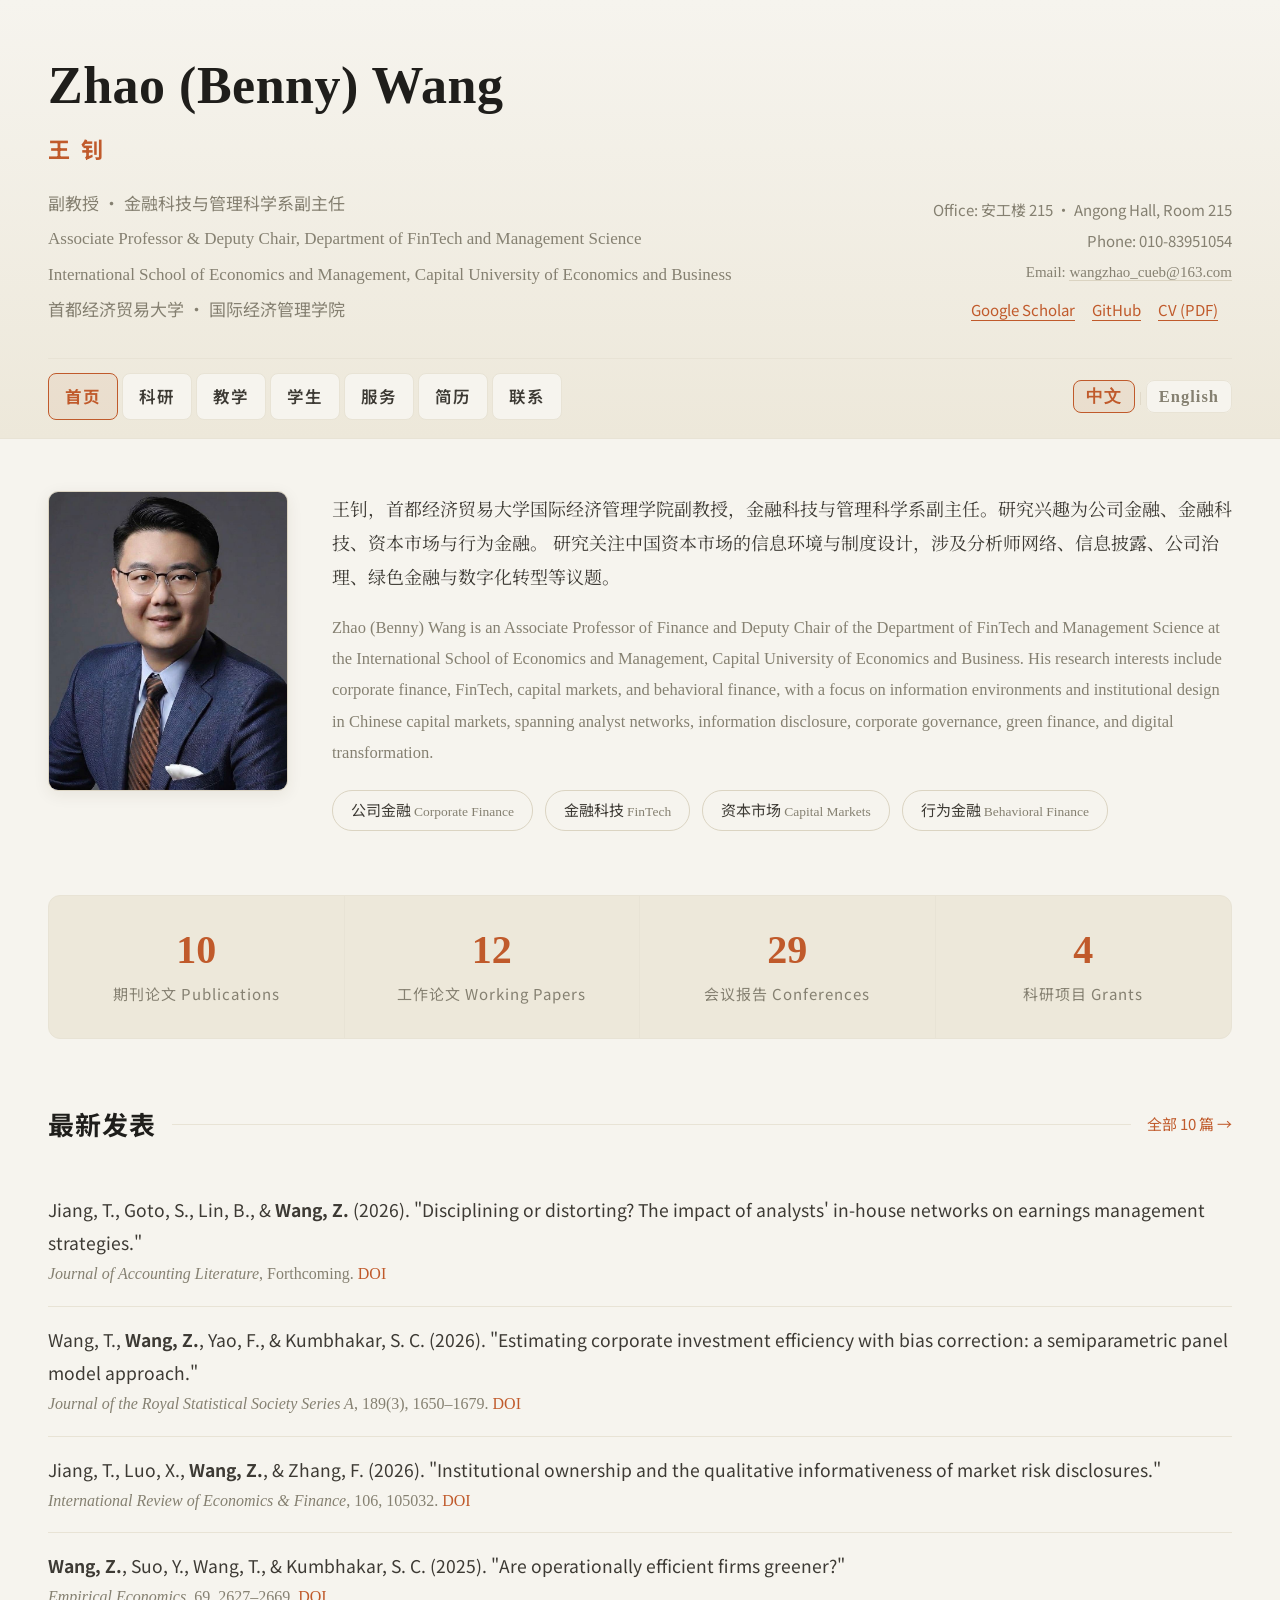
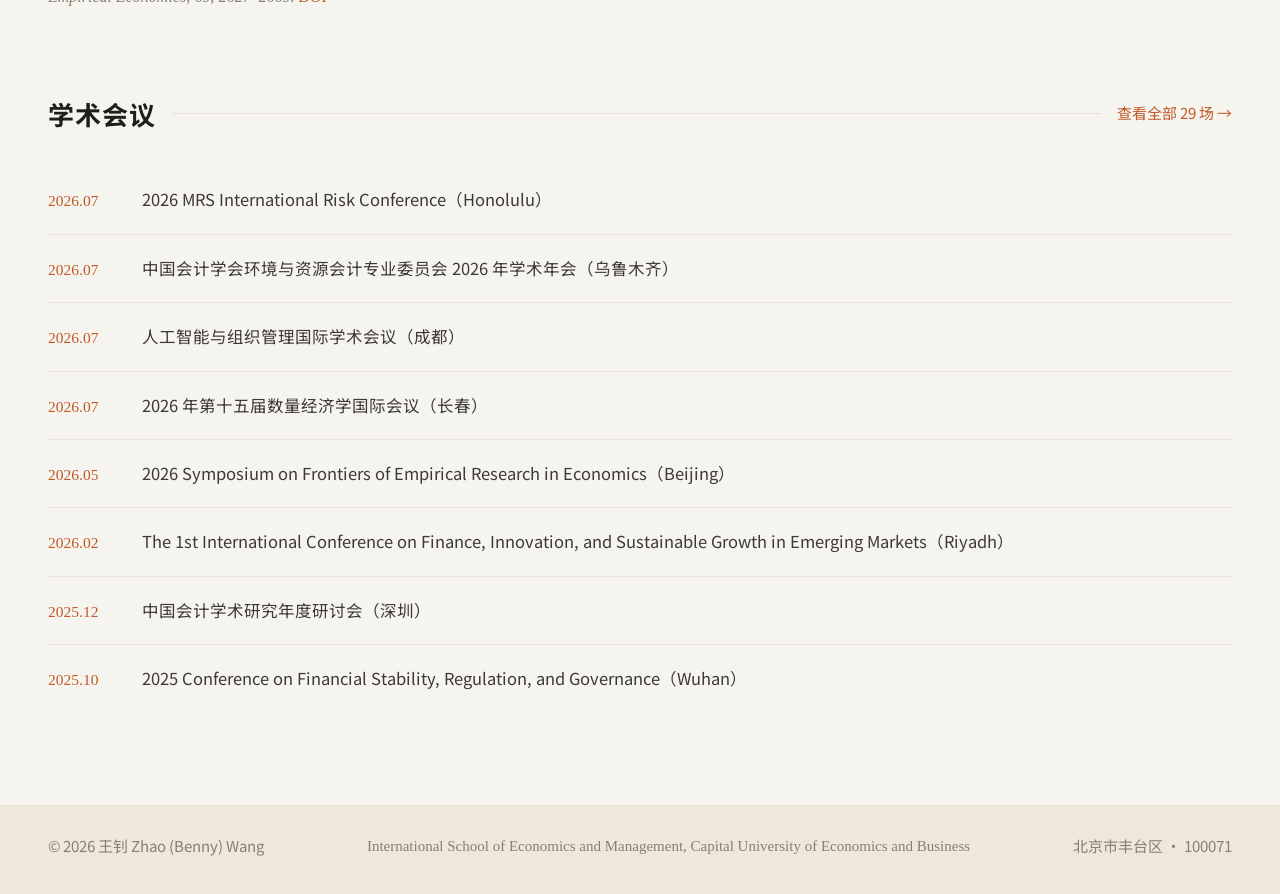
==== index.html @ fde6cf85 "Homepage intro in Source Han Serif; Georgia for English on homepage pubs and research page" ====
<!DOCTYPE html>
<html lang="zh-CN">
<head>
  <meta charset="UTF-8">
  <meta name="viewport" content="width=device-width, initial-scale=1.0">
  <title>王钊 · Zhao (Benny) Wang — 首都经济贸易大学</title>
  <meta name="description" content="王钊（Zhao (Benny) Wang），首都经济贸易大学国际经济管理学院副教授，研究方向：公司金融、金融科技、资本市场、行为金融。">
  <link rel="stylesheet" href="css/style.css">
  <link rel="preconnect" href="https://fonts.googleapis.com">
  <link rel="preconnect" href="https://fonts.gstatic.com" crossorigin>
  <link href="https://fonts.googleapis.com/css2?family=Noto+Sans+SC:wght@400;500;600;700&family=Noto+Serif+SC:wght@400;600&display=swap" rel="stylesheet">
</head>
<body>

<header class="site-header">
  <div class="container">
    <div class="header-main">
      <div>
        <h1 class="name-en">Zhao (Benny) Wang</h1>
        <div class="name-cn">王 钊</div>
        <div class="title-line">
          副教授 · 金融科技与管理科学系副主任<br>
          <span class="en">Associate Professor &amp; Deputy Chair, Department of FinTech and Management Science</span><br>
          <span class="en">International School of Economics and Management, Capital University of Economics and Business</span><br>
          首都经济贸易大学 · 国际经济管理学院
        </div>
      </div>
      <div class="contact-block">
        <div>Office: 安工楼 215 &middot; Angong Hall, Room 215</div>
        <div>Phone: 010-83951054</div>
        <div class="en">Email: <a href="mailto:wangzhao_cueb@163.com">wangzhao_cueb@163.com</a></div>
        <div class="contact-links">
          <a href="https://scholar.google.com/citations?user=PxdAwasAAAAJ&hl=en">Google Scholar</a>
          <a href="https://github.com/drbzw">GitHub</a>
          <a href="cv.pdf">CV (PDF)</a>
        </div>
      </div>
    </div>
    <nav class="site-nav">
      <a href="index.html" class="active">首页</a>
      <a href="academic.html">科研</a>
      <a href="teaching.html">教学</a>
      <a href="students.html">学生</a>
      <a href="service.html">服务</a>
      <a href="cv.html">简历</a>
      <a href="contact.html">联系</a>
      <div class="nav-lang">
        <a href="#" class="active">中文</a>
        <span style="color:var(--line-strong)">|</span>
        <a href="en/index.html">English</a>
      </div>
    </nav>
  </div>
</header>

<main class="container">

  <!-- About -->
  <section class="section">
    <div class="about">
      <div class="about-photo"><img src="images/photo.jpg" alt="王钊 Zhao (Benny) Wang"></div>
      <div class="about-text">
        <p class="about-intro">
          王钊，首都经济贸易大学国际经济管理学院副教授，金融科技与管理科学系副主任。研究兴趣为公司金融、金融科技、资本市场与行为金融。
          研究关注中国资本市场的信息环境与制度设计，涉及分析师网络、信息披露、公司治理、绿色金融与数字化转型等议题。
        </p>
        <p class="en">
          Zhao (Benny) Wang is an Associate Professor of Finance and Deputy Chair of the Department of FinTech and Management Science at the International School of Economics and Management, Capital University of Economics and Business.
          His research interests include corporate finance, FinTech, capital markets, and behavioral finance, with a focus on information environments and institutional design in Chinese capital markets, spanning analyst networks, information disclosure, corporate governance, green finance, and digital transformation.
        </p>
        <div class="keywords">
          <span class="keyword">公司金融 <span class="en" style="font-size:13.5px;color:var(--muted);">Corporate Finance</span></span>
          <span class="keyword">金融科技 <span class="en" style="font-size:13.5px;color:var(--muted);">FinTech</span></span>
          <span class="keyword">资本市场 <span class="en" style="font-size:13.5px;color:var(--muted);">Capital Markets</span></span>
          <span class="keyword">行为金融 <span class="en" style="font-size:13.5px;color:var(--muted);">Behavioral Finance</span></span>
        </div>
      </div>
    </div>
  </section>

  <!-- Stats -->
  <section class="section" style="padding-top:0;">
    <div class="stats">
      <div class="stat">
        <div class="num">10</div>
        <div class="label">期刊论文 Publications</div>
      </div>
      <div class="stat">
        <div class="num">12</div>
        <div class="label">工作论文 Working Papers</div>
      </div>
      <div class="stat">
        <div class="num">29</div>
        <div class="label">会议报告 Conferences</div>
      </div>
      <div class="stat">
        <div class="num">4</div>
        <div class="label">科研项目 Grants</div>
      </div>
    </div>
  </section>

  <!-- Latest publications -->
  <section class="section" style="padding-top:8px;">
    <div class="section-title">
      <h2>最新发表</h2>
      <div class="line"></div>
      <a class="more" href="academic.html">全部 10 篇 →</a>
    </div>
    <ul class="pub-list en-georgia">
      <li>
        <span class="title">Jiang, T., Goto, S., Lin, B., &amp; <strong>Wang, Z.</strong> (2026). "Disciplining or distorting? The impact of analysts' in-house networks on earnings management strategies."</span>
        <div class="meta"><span class="journal">Journal of Accounting Literature</span>, Forthcoming. <a href="https://doi.org/10.1108/jal-09-2025-0457">DOI</a></div>
      </li>
      <li>
        <span class="title">Wang, T., <strong>Wang, Z.</strong>, Yao, F., &amp; Kumbhakar, S. C. (2026). "Estimating corporate investment efficiency with bias correction: a semiparametric panel model approach."</span>
        <div class="meta"><span class="journal">Journal of the Royal Statistical Society Series A</span>, 189(3), 1650–1679. <a href="https://doi.org/10.1093/jrsssa/qnaf134">DOI</a></div>
      </li>
      <li>
        <span class="title">Jiang, T., Luo, X., <strong>Wang, Z.</strong>, &amp; Zhang, F. (2026). "Institutional ownership and the qualitative informativeness of market risk disclosures."</span>
        <div class="meta"><span class="journal">International Review of Economics &amp; Finance</span>, 106, 105032. <a href="https://doi.org/10.1016/j.iref.2026.105032">DOI</a></div>
      </li>
      <li>
        <span class="title"><strong>Wang, Z.</strong>, Suo, Y., Wang, T., &amp; Kumbhakar, S. C. (2025). "Are operationally efficient firms greener?"</span>
        <div class="meta"><span class="journal">Empirical Economics</span>, 69, 2627–2669. <a href="https://doi.org/10.1007/s00181-025-02760-x">DOI</a></div>
      </li>
    </ul>
  </section>

  <!-- Conferences -->
  <section class="section" style="padding-top:8px;">
    <div class="section-title">
      <h2>学术会议</h2>
      <div class="line"></div>
      <a class="more" href="academic.html#conferences">查看全部 29 场 →</a>
    </div>
    <ul class="news-list">
      <li>
        <span class="news-date">2026.07</span>
        <span class="news-text">2026 MRS International Risk Conference（Honolulu）</span>
      </li>
      <li>
        <span class="news-date">2026.07</span>
        <span class="news-text">中国会计学会环境与资源会计专业委员会 2026 年学术年会（乌鲁木齐）</span>
      </li>
      <li>
        <span class="news-date">2026.07</span>
        <span class="news-text">人工智能与组织管理国际学术会议（成都）</span>
      </li>
      <li>
        <span class="news-date">2026.07</span>
        <span class="news-text">2026 年第十五届数量经济学国际会议（长春）</span>
      </li>
      <li>
        <span class="news-date">2026.05</span>
        <span class="news-text">2026 Symposium on Frontiers of Empirical Research in Economics（Beijing）</span>
      </li>
      <li>
        <span class="news-date">2026.02</span>
        <span class="news-text">The 1st International Conference on Finance, Innovation, and Sustainable Growth in Emerging Markets（Riyadh）</span>
      </li>
      <li>
        <span class="news-date">2025.12</span>
        <span class="news-text">中国会计学术研究年度研讨会（深圳）</span>
      </li>
      <li>
        <span class="news-date">2025.10</span>
        <span class="news-text">2025 Conference on Financial Stability, Regulation, and Governance（Wuhan）</span>
      </li>
    </ul>
  </section>

</main>

<footer class="site-footer">
  <div class="container">
    <div class="footer-inner">
      <span>© 2026 王钊 Zhao (Benny) Wang</span>
      <span class="en">International School of Economics and Management, Capital University of Economics and Business</span>
      <span>北京市丰台区 · 100071</span>
    </div>
  </div>
</footer>

</body>
</html>
---- css/style.css ----
:root {
  --bg: #f6f4ee;
  --bg-gradient: #ede8da;
  --ink: #1f1e1b;
  --ink-2: #3d3a34;
  --muted: #858071;
  --accent: #c05a2b;
  --line: #e8e3d5;
  --line-strong: #dbd4c2;
}

* {
  margin: 0;
  padding: 0;
  box-sizing: border-box;
}

html {
  font-size: 16px;
  scroll-behavior: smooth;
}

body {
  background: var(--bg);
  color: var(--ink-2);
  font-family: 'Noto Sans SC', 'Source Han Sans SC', 'Microsoft YaHei', 'PingFang SC', 'Hiragino Sans GB', sans-serif;
  font-weight: 400;
  font-size: 18px;
  line-height: 1.9;
  -webkit-font-smoothing: antialiased;
}

.en {
  font-family: 'Times New Roman', Times, Georgia, serif;
}

/* Homepage Chinese intro paragraph in serif (Source Han Serif) */
.about-intro {
  font-family: 'Noto Serif SC', 'Source Han Serif SC', 'SimSun', 'Songti SC', 'STSong', serif;
}

/* Georgia for English text on homepage publications and the research page */
.en-georgia .en,
.en-georgia .pub-list .title,
.en-georgia .pub-list .journal,
.en-georgia .pub-list .meta,
.en-georgia .block-list .date,
.en-georgia .cv-entry .cv-date,
.en-georgia .cv-entry .cv-sub .en,
.en-georgia .interest-item .id .en,
.en-georgia .group-label .en,
.en-georgia .page-header .en,
.en-georgia .title-line .en {
  font-family: Georgia, 'Times New Roman', Times, serif;
}

.container {
  max-width: 1280px;
  margin: 0 auto;
  padding: 0 48px;
}

/* ===== Header ===== */
.site-header {
  background: linear-gradient(180deg, var(--bg) 0%, var(--bg-gradient) 100%);
  border-bottom: 1px solid var(--line);
}

.header-main {
  padding: 56px 0 32px;
  display: flex;
  justify-content: space-between;
  align-items: flex-end;
}

.name-en {
  font-family: 'Times New Roman', Times, serif;
  font-size: 52px;
  font-weight: 700;
  color: var(--ink);
  letter-spacing: 0.5px;
  line-height: 1.15;
}

.name-cn {
  font-size: 22px;
  color: var(--accent);
  font-weight: 700;
  margin-top: 12px;
  letter-spacing: 3px;
}

.title-line {
  margin-top: 16px;
  font-size: 17px;
  color: var(--muted);
  line-height: 2;
}

.contact-block {
  text-align: right;
  font-size: 15px;
  color: var(--muted);
  line-height: 2.1;
}

.contact-block a {
  color: var(--muted);
  text-decoration: none;
  border-bottom: 1px solid var(--line-strong);
  transition: color .2s, border-color .2s;
}

.contact-block a:hover {
  color: var(--accent);
  border-color: var(--accent);
}

.contact-links {
  margin-top: 6px;
  font-size: 15px;
}

.contact-links a {
  color: var(--accent);
  text-decoration: none;
  border-bottom: 1px solid var(--accent);
  margin-right: 14px;
}

.contact-links a:hover {
  opacity: .75;
}

/* ===== Nav ===== */
.site-nav {
  border-top: 1px solid var(--line);
  padding: 14px 0 18px;
  display: flex;
  align-items: center;
  gap: 4px;
}

.site-nav a {
  font-size: 16.5px;
  font-weight: 600;
  color: var(--ink-2);
  text-decoration: none;
  padding: 7px 16px;
  letter-spacing: 1px;
  border: 1px solid var(--line);
  border-radius: 8px;
  background: var(--bg);
  transition: color .2s, background .2s, border-color .2s;
}

.site-nav a:hover {
  color: var(--accent);
  border-color: var(--accent);
  background: rgba(192, 90, 43, 0.06);
}

.site-nav a.active {
  color: var(--accent);
  font-weight: 700;
  border-color: var(--accent);
  background: rgba(192, 90, 43, 0.08);
}

.nav-lang {
  margin-left: auto;
  font-size: 15px;
  font-family: 'Times New Roman', Times, serif;
}

.nav-lang a {
  padding: 6px 12px;
  font-weight: 600;
  color: var(--muted);
  border: 1px solid var(--line);
  border-radius: 8px;
  background: var(--bg);
  transition: color .2s, background .2s, border-color .2s;
}

.nav-lang a:hover {
  color: var(--accent);
  border-color: var(--accent);
}

.nav-lang a.active {
  color: var(--accent);
  font-weight: 700;
  border-color: var(--accent);
  background: rgba(192, 90, 43, 0.08);
}

/* ===== Sections ===== */
.section {
  padding: 52px 0;
}

.section-title {
  display: flex;
  align-items: center;
  gap: 16px;
  margin-bottom: 28px;
}

.section-title h2 {
  font-size: 26px;
  color: var(--ink);
  font-weight: 700;
  letter-spacing: 1px;
  white-space: nowrap;
}

.section-title .line {
  flex: 1;
  height: 1px;
  background: var(--line);
}

.section-title .more {
  font-size: 15px;
  color: var(--accent);
  text-decoration: none;
  white-space: nowrap;
}

.section-title .more:hover {
  opacity: .75;
}

/* ===== Hero / About ===== */
.about {
  display: flex;
  gap: 44px;
  align-items: flex-start;
}

.about-photo {
  width: 240px;
  height: 300px;
  flex-shrink: 0;
  border-radius: 10px;
  overflow: hidden;
  border: 1px solid var(--line-strong);
  box-shadow: 0 4px 16px rgba(60, 50, 30, 0.08);
}

.about-photo img {
  width: 100%;
  height: 100%;
  object-fit: cover;
  display: block;
}

.about-text p {
  font-size: 18px;
  color: var(--ink-2);
  margin-bottom: 18px;
}

.about-text p:last-child {
  margin-bottom: 0;
}

.about-text .en {
  color: var(--muted);
  font-size: 16.5px;
}

.keywords {
  margin-top: 22px;
  display: flex;
  flex-wrap: wrap;
  gap: 12px;
}

.keyword {
  font-size: 15px;
  color: var(--ink-2);
  border: 1px solid var(--line-strong);
  border-radius: 20px;
  padding: 5px 18px;
  background: var(--bg);
}

.keyword.zh {
  letter-spacing: 1px;
}

/* ===== Stats bar ===== */
.stats {
  background: var(--bg-gradient);
  border: 1px solid var(--line);
  border-radius: 12px;
  display: grid;
  grid-template-columns: repeat(4, 1fr);
  margin-top: 12px;
}

.stat {
  padding: 30px 20px;
  text-align: center;
  border-right: 1px solid var(--line);
}

.stat:last-child {
  border-right: none;
}

.stat .num {
  font-family: 'Times New Roman', Times, serif;
  font-size: 40px;
  font-weight: 700;
  color: var(--accent);
  line-height: 1.2;
}

.stat .label {
  font-size: 15px;
  color: var(--muted);
  margin-top: 6px;
  letter-spacing: 1px;
}

/* ===== Publications list ===== */
.pub-list {
  list-style: none;
}

.pub-list li {
  padding: 16px 0;
  border-bottom: 1px solid var(--line);
  font-size: 17.5px;
  line-height: 1.9;
}

.pub-list li:last-child {
  border-bottom: none;
}

.pub-list .title {
  color: var(--ink-2);
  font-weight: normal;
}

.pub-list .journal {
  font-family: 'Times New Roman', Times, serif;
  font-style: italic;
  color: var(--muted);
}

.pub-list .meta {
  font-family: 'Times New Roman', Times, serif;
  font-size: 16px;
  color: var(--muted);
}

.pub-list a {
  color: var(--accent);
  text-decoration: none;
}

.pub-list a:hover {
  text-decoration: underline;
}

/* ===== News timeline ===== */
.news-list {
  list-style: none;
}

.news-list li {
  display: flex;
  gap: 18px;
  padding: 18px 0;
  border-bottom: 1px solid var(--line);
  font-size: 16.5px;
  align-items: baseline;
}

.news-list li:last-child {
  border-bottom: none;
}

.news-date {
  font-family: 'Times New Roman', Times, serif;
  color: var(--accent);
  font-size: 15.5px;
  white-space: nowrap;
  min-width: 76px;
}

.news-text {
  color: var(--ink-2);
}

.news-text .en {
  color: var(--muted);
}

/* ===== Footer ===== */
.site-footer {
  margin-top: 40px;
  background: var(--bg-gradient);
  border-top: 1px solid var(--line);
  padding: 26px 0 34px;
}

.footer-inner {
  display: flex;
  justify-content: space-between;
  align-items: center;
  font-size: 15px;
  color: var(--muted);
}

.footer-inner .en {
  font-family: 'Times New Roman', Times, serif;
}

/* ===== Responsive ===== */
@media (max-width: 900px) {
  .container {
    padding: 0 24px;
  }

  .header-main {
    flex-direction: column;
    align-items: flex-start;
    gap: 20px;
    padding: 40px 0 24px;
  }

  .contact-block {
    text-align: left;
  }

  .name-en {
    font-size: 40px;
  }

  .site-nav {
    flex-wrap: wrap;
    gap: 3px;
  }

  .site-nav a {
    font-size: 15px;
    padding: 6px 12px;
    letter-spacing: 0.5px;
  }

  .nav-lang {
    margin-left: 0;
    width: 100%;
    margin-top: 6px;
  }

  .about {
    flex-direction: column;
  }

  .about-photo {
    width: 100%;
    height: 220px;
  }

  .about-text p {
    font-size: 16.5px;
  }

  .stats {
    grid-template-columns: repeat(2, 1fr);
  }

  .stat:nth-child(2) {
    border-right: none;
  }

  .stat:nth-child(-n+2) {
    border-bottom: 1px solid var(--line);
  }

  .footer-inner {
    flex-direction: column;
    gap: 8px;
    text-align: center;
  }

  /* interest items stack vertically */
  .interest-item {
    flex-direction: column;
    align-items: flex-start;
    gap: 2px;
  }

  .interest-item .it {
    min-width: 0;
    font-size: 15.5px;
  }

  /* cv entries: date wraps to its own line */
  .cv-entry {
    flex-wrap: wrap;
  }

  /* grids collapse to single column */
  .contact-grid,
  .card-grid {
    grid-template-columns: 1fr;
  }

  /* wide tables scroll horizontally inside their wrapper */
  .table-scroll {
    overflow-x: auto;
    -webkit-overflow-scrolling: touch;
  }

  .table-scroll .simple-table {
    min-width: 520px;
    font-size: 13px;
  }

  .table-scroll .simple-table th,
  .table-scroll .simple-table td {
    padding: 8px 8px;
  }

  /* tighter headings and spacing */
  .section {
    padding: 40px 0;
  }

  .page-header {
    padding: 32px 0 8px;
  }

  .page-header h1 {
    font-size: 26px;
  }

  .section-title h2 {
    font-size: 22px;
  }

  .block-list .bt .en {
    display: block;
    margin-top: 2px;
  }
}

@media (max-width: 480px) {
  .container {
    padding: 0 18px;
  }

  .name-en {
    font-size: 32px;
  }

  .name-cn {
    font-size: 19px;
  }

  .stat .num {
    font-size: 30px;
  }

  .stat .label {
    font-size: 13px;
  }

  .section-title h2 {
    font-size: 20px;
  }

  .page-header h1 {
    font-size: 23px;
  }

  .keyword {
    font-size: 13px;
    padding: 4px 12px;
  }

  .group-label {
    font-size: 16px;
  }

  .pdf-btn {
    display: block;
    text-align: center;
    margin: 6px 0 0;
  }
}

/* ===== Sub-page common ===== */
.page-header {
  padding: 40px 0 8px;
}

.page-header h1 {
  font-size: 30px;
  color: var(--ink);
  font-weight: 700;
  letter-spacing: 1px;
}

.page-header .en {
  font-size: 17px;
  color: var(--muted);
  margin-top: 6px;
}

/* ===== Block list (CV-like entries) ===== */
.block-list {
  list-style: none;
}

.block-list li {
  padding: 18px 0;
  border-bottom: 1px solid var(--line);
}

.block-list li:last-child {
  border-bottom: none;
}

.block-list .bt {
  font-size: 17.5px;
  color: var(--ink);
  font-weight: 600;
}

.block-list .bt .en {
  font-weight: 400;
  color: var(--muted);
  font-size: 16px;
}

.block-list .bd {
  font-size: 16.5px;
  color: var(--ink-2);
  margin-top: 4px;
  line-height: 1.85;
}

.block-list .bm {
  font-size: 15px;
  color: var(--muted);
  margin-top: 3px;
  line-height: 1.8;
}

.block-list.honors-list .bt {
  font-size: 16.5px;
}

.block-list.honors-list .bm {
  font-size: 15.5px;
}

.block-list .bd a,
.block-list .bm a {
  color: var(--accent);
  text-decoration: none;
}

.block-list .bd a:hover,
.block-list .bm a:hover {
  text-decoration: underline;
}

.block-list .date {
  font-family: 'Times New Roman', Times, serif;
  font-size: 15px;
  color: var(--accent);
  margin-left: 8px;
  white-space: nowrap;
}

/* ===== Group label (sub-section) ===== */
.group-label {
  font-size: 18px;
  color: var(--accent);
  font-weight: 700;
  letter-spacing: 1px;
  margin: 8px 0 4px;
  padding-top: 14px;
}

.group-label:first-of-type {
  margin-top: 0;
  padding-top: 0;
}

/* ===== Card grid ===== */
.card-grid {
  display: grid;
  grid-template-columns: repeat(2, 1fr);
  gap: 18px;
}

.card-item {
  background: var(--bg);
  border: 1px solid var(--line);
  border-radius: 12px;
  padding: 22px 24px;
}

.card-item h3 {
  font-size: 18px;
  color: var(--ink);
  font-weight: 700;
}

.card-item .en {
  font-size: 15.5px;
  color: var(--muted);
  margin-top: 4px;
}

.card-item p {
  font-size: 15.5px;
  color: var(--ink-2);
  margin-top: 10px;
  line-height: 1.85;
}

/* ===== Interest items ===== */
.interest-item {
  display: flex;
  gap: 18px;
  padding: 18px 0;
  border-bottom: 1px solid var(--line);
  align-items: baseline;
}

.interest-item:last-child {
  border-bottom: none;
}

.interest-item .it {
  font-size: 17.5px;
  color: var(--accent);
  font-weight: 700;
  min-width: 140px;
  letter-spacing: 1px;
}

.interest-item .id {
  font-size: 16px;
  color: var(--ink-2);
  line-height: 1.85;
}

.interest-item .id .en {
  color: var(--muted);
}

/* ===== Table ===== */
.simple-table {
  width: 100%;
  border-collapse: collapse;
  font-size: 16px;
}

.simple-table th {
  text-align: left;
  font-size: 15px;
  color: var(--muted);
  font-weight: 600;
  padding: 10px 14px;
  border-bottom: 2px solid var(--line-strong);
  letter-spacing: 1px;
}

.simple-table td {
  padding: 13px 14px;
  border-bottom: 1px solid var(--line);
  color: var(--ink-2);
  line-height: 1.8;
  vertical-align: top;
}

.simple-table tr:last-child td {
  border-bottom: none;
}

/* ===== CV section ===== */
.cv-section {
  margin-bottom: 10px;
}

.cv-entry {
  display: flex;
  justify-content: space-between;
  align-items: baseline;
  gap: 20px;
  padding: 13px 0;
  border-bottom: 1px solid var(--line);
  font-size: 16.5px;
  line-height: 1.8;
}

.cv-entry:last-child {
  border-bottom: none;
}

.cv-entry .cv-title {
  color: var(--ink);
  font-weight: 600;
}

.cv-entry .cv-sub {
  color: var(--ink-2);
  margin-top: 2px;
  font-size: 15.5px;
}

.cv-entry .cv-date {
  font-family: 'Times New Roman', Times, serif;
  color: var(--accent);
  font-size: 15px;
  white-space: nowrap;
}

/* ===== Contact page ===== */
.contact-grid {
  display: grid;
  grid-template-columns: 1.2fr 0.8fr;
  gap: 24px;
  align-items: start;
}

.contact-card {
  background: var(--bg);
  border: 1px solid var(--line);
  border-radius: 12px;
  padding: 26px 28px;
}

.contact-card h3 {
  font-size: 18px;
  color: var(--ink);
  font-weight: 700;
  margin-bottom: 14px;
  letter-spacing: 1px;
}

.contact-card .row {
  display: flex;
  gap: 14px;
  padding: 9px 0;
  font-size: 16.5px;
  color: var(--ink-2);
  align-items: baseline;
  border-bottom: 1px solid var(--line);
}

.contact-card .row:last-of-type {
  border-bottom: none;
}

.contact-card .row .lbl {
  color: var(--muted);
  min-width: 72px;
  font-size: 15px;
}

.contact-card .row a {
  color: var(--accent);
  text-decoration: none;
}

.contact-card .row a:hover {
  text-decoration: underline;
}

/* ===== PDF button ===== */
.pdf-btn {
  display: inline-block;
  background: var(--accent);
  color: #fff !important;
  padding: 10px 26px;
  border-radius: 8px;
  font-size: 16px;
  text-decoration: none !important;
  letter-spacing: 1px;
  margin: 6px 10px 0 0;
  transition: opacity .2s;
}

.pdf-btn:hover {
  opacity: .85;
}

.pdf-btn.ghost {
  background: transparent;
  color: var(--accent) !important;
  border: 1.5px solid var(--accent);
}
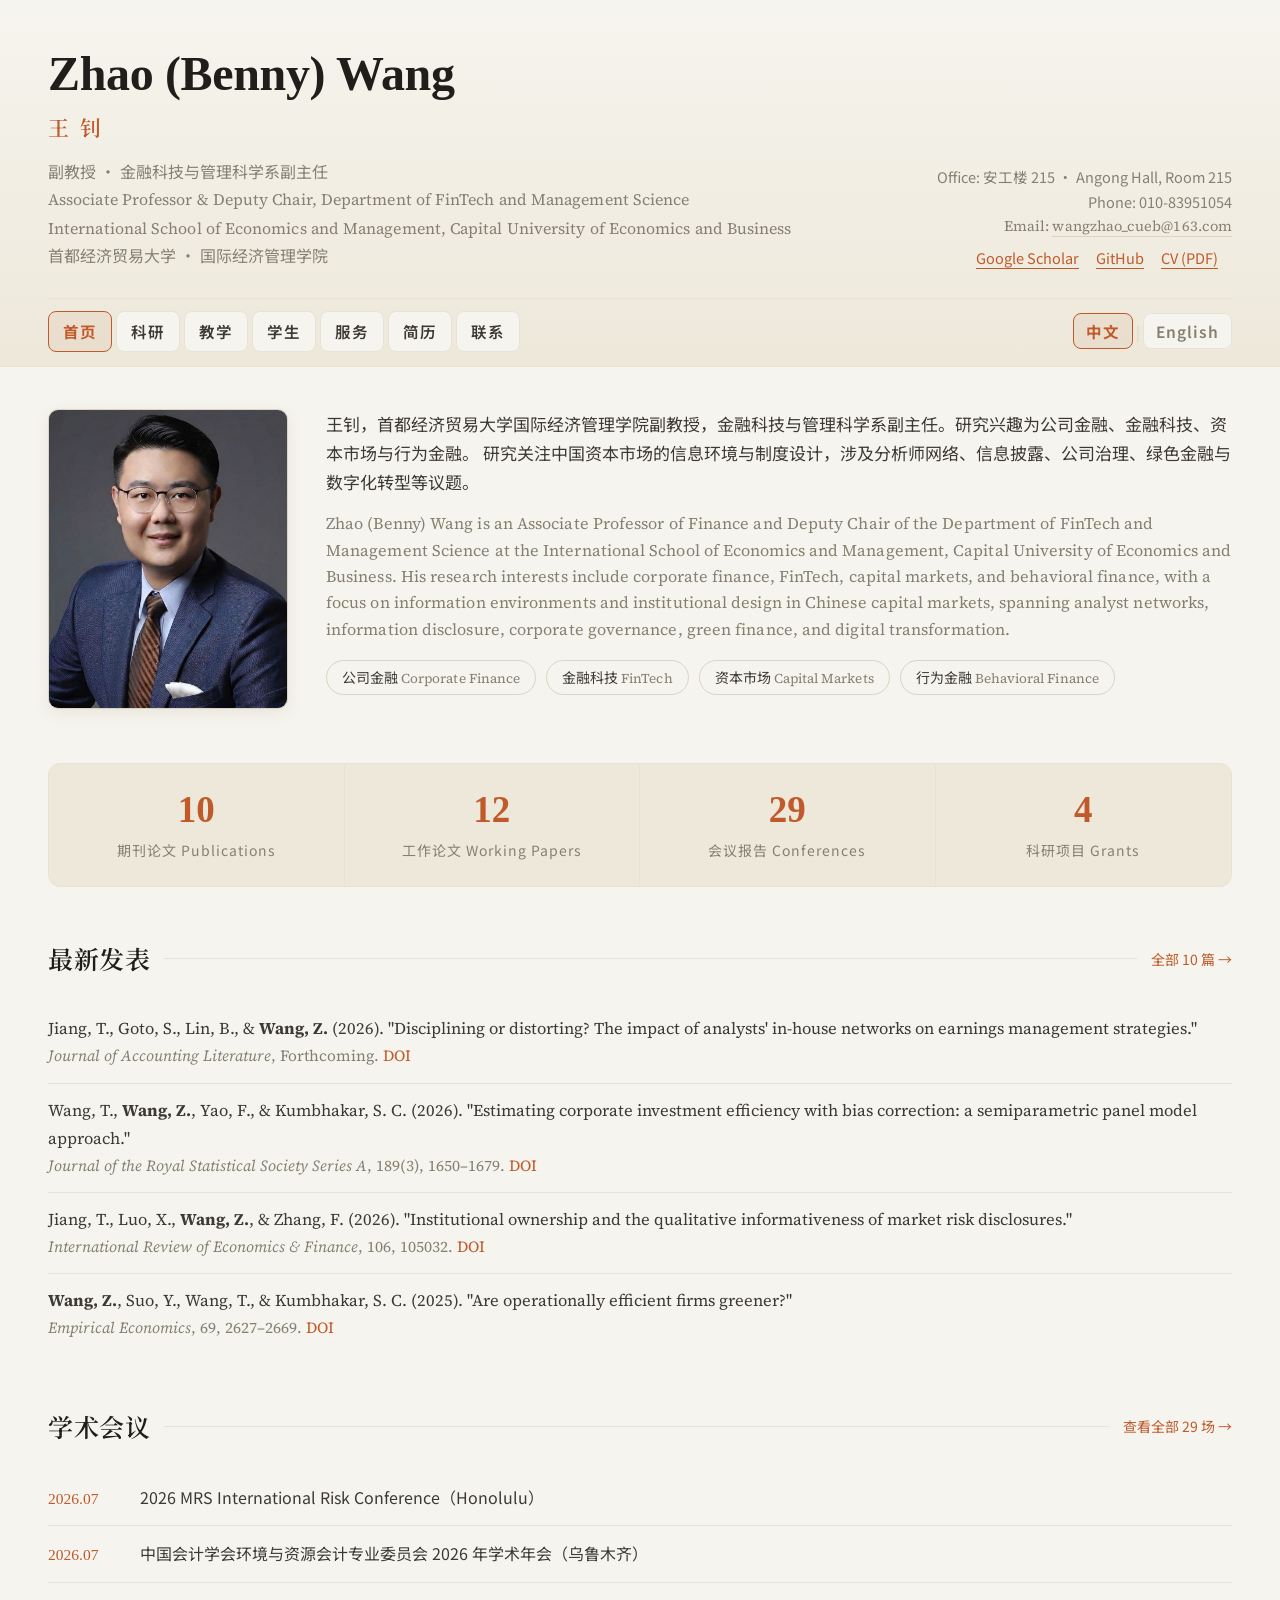
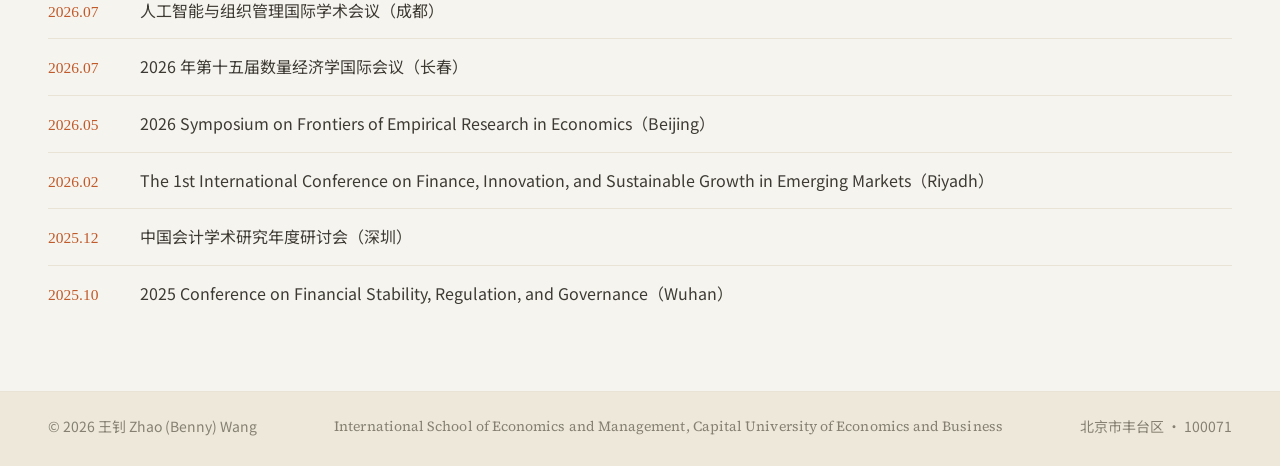
==== commit 348ea933: "Refine bilingual typography and page spacing" ====
--- a/index.html
+++ b/index.html
@@ -5,10 +5,10 @@
   <meta name="viewport" content="width=device-width, initial-scale=1.0">
   <title>王钊 · Zhao (Benny) Wang — 首都经济贸易大学</title>
   <meta name="description" content="王钊（Zhao (Benny) Wang），首都经济贸易大学国际经济管理学院副教授，研究方向：公司金融、金融科技、资本市场、行为金融。">
-  <link rel="stylesheet" href="css/style.css">
+  <link rel="stylesheet" href="css/style.css?v=5">
   <link rel="preconnect" href="https://fonts.googleapis.com">
   <link rel="preconnect" href="https://fonts.gstatic.com" crossorigin>
-  <link href="https://fonts.googleapis.com/css2?family=Noto+Sans+SC:wght@400;500;600;700&family=Noto+Serif+SC:wght@400;600&display=swap" rel="stylesheet">
+  <link href="https://fonts.googleapis.com/css2?family=Noto+Sans+SC:wght@400;500;600;700&family=Noto+Serif+SC:wght@600&family=Source+Serif+4:wght@400;600;700&display=swap" rel="stylesheet">
 </head>
 <body>
 
--- a/css/style.css
+++ b/css/style.css
@@ -7,6 +7,11 @@
   --accent: #c05a2b;
   --line: #e8e3d5;
   --line-strong: #dbd4c2;
+  --font-cn-display: 'Noto Serif SC', 'Source Han Serif SC', 'Songti SC', 'STSong', 'SimSun', serif;
+  --font-en-display: 'Times New Roman', Times, Georgia, serif;
+  --font-cn-body: 'Noto Sans SC', 'Source Han Sans SC', 'PingFang SC', 'Microsoft YaHei', 'Hiragino Sans GB', sans-serif;
+  --font-en-body: 'Source Serif 4', Georgia, Cambria, 'Times New Roman', Times, serif;
+  --font-ui: 'Noto Sans SC', 'Segoe UI', Arial, sans-serif;
 }
 
 * {
@@ -23,20 +28,27 @@
 body {
   background: var(--bg);
   color: var(--ink-2);
-  font-family: 'Noto Sans SC', 'Source Han Sans SC', 'Microsoft YaHei', 'PingFang SC', 'Hiragino Sans GB', sans-serif;
+  font-family: var(--font-cn-body);
   font-weight: 400;
-  font-size: 18px;
-  line-height: 1.9;
+  font-size: 16.5px;
+  line-height: 1.72;
   -webkit-font-smoothing: antialiased;
 }
 
+html[lang="en"] body {
+  font-family: var(--font-en-body);
+  font-size: 17px;
+  line-height: 1.68;
+}
+
 .en {
-  font-family: 'Times New Roman', Times, Georgia, serif;
-}
-
-/* Homepage Chinese intro paragraph in serif (Source Han Serif) */
+  font-family: var(--font-en-body);
+  letter-spacing: 0.005em;
+}
+
+/* Keep long Chinese reading text calm and compact. */
 .about-intro {
-  font-family: 'Noto Serif SC', 'Source Han Serif SC', 'SimSun', 'Songti SC', 'STSong', serif;
+  font-family: var(--font-cn-body);
 }
 
 /* Georgia for English text on homepage publications and the research page */
@@ -51,7 +63,12 @@
 .en-georgia .group-label .en,
 .en-georgia .page-header .en,
 .en-georgia .title-line .en {
-  font-family: Georgia, 'Times New Roman', Times, serif;
+  font-family: var(--font-en-body);
+}
+
+/* Homepage publication lists carry both classes on the same element. */
+.pub-list.en-georgia {
+  font-family: var(--font-en-body);
 }
 
 .container {
@@ -67,41 +84,44 @@
 }
 
 .header-main {
-  padding: 56px 0 32px;
+  padding: 48px 0 28px;
   display: flex;
   justify-content: space-between;
   align-items: flex-end;
 }
 
 .name-en {
-  font-family: 'Times New Roman', Times, serif;
-  font-size: 52px;
+  font-family: var(--font-en-display);
+  font-size: 48px;
   font-weight: 700;
   color: var(--ink);
-  letter-spacing: 0.5px;
-  line-height: 1.15;
+  letter-spacing: -0.35px;
+  line-height: 1.08;
 }
 
 .name-cn {
-  font-size: 22px;
-  color: var(--accent);
-  font-weight: 700;
-  margin-top: 12px;
+  font-family: var(--font-cn-display);
+  font-size: 21px;
+  color: var(--accent);
+  font-weight: 600;
+  margin-top: 9px;
   letter-spacing: 3px;
 }
 
 .title-line {
-  margin-top: 16px;
-  font-size: 17px;
-  color: var(--muted);
-  line-height: 2;
+  margin-top: 13px;
+  font-family: var(--font-ui);
+  font-size: 16px;
+  color: var(--muted);
+  line-height: 1.72;
 }
 
 .contact-block {
   text-align: right;
-  font-size: 15px;
-  color: var(--muted);
-  line-height: 2.1;
+  font-family: var(--font-ui);
+  font-size: 14.5px;
+  color: var(--muted);
+  line-height: 1.75;
 }
 
 .contact-block a {
@@ -117,8 +137,8 @@
 }
 
 .contact-links {
-  margin-top: 6px;
-  font-size: 15px;
+  margin-top: 5px;
+  font-size: 14.5px;
 }
 
 .contact-links a {
@@ -135,18 +155,19 @@
 /* ===== Nav ===== */
 .site-nav {
   border-top: 1px solid var(--line);
-  padding: 14px 0 18px;
+  padding: 12px 0 14px;
   display: flex;
   align-items: center;
   gap: 4px;
+  font-family: var(--font-ui);
 }
 
 .site-nav a {
-  font-size: 16.5px;
+  font-size: 15.5px;
   font-weight: 600;
   color: var(--ink-2);
   text-decoration: none;
-  padding: 7px 16px;
+  padding: 6px 14px;
   letter-spacing: 1px;
   border: 1px solid var(--line);
   border-radius: 8px;
@@ -169,8 +190,8 @@
 
 .nav-lang {
   margin-left: auto;
-  font-size: 15px;
-  font-family: 'Times New Roman', Times, serif;
+  font-size: 14.5px;
+  font-family: var(--font-ui);
 }
 
 .nav-lang a {
@@ -197,22 +218,29 @@
 
 /* ===== Sections ===== */
 .section {
-  padding: 52px 0;
+  padding: 42px 0;
 }
 
 .section-title {
   display: flex;
   align-items: center;
-  gap: 16px;
-  margin-bottom: 28px;
+  gap: 14px;
+  margin-bottom: 22px;
 }
 
 .section-title h2 {
-  font-size: 26px;
+  font-family: var(--font-cn-display);
+  font-size: 25px;
   color: var(--ink);
+  font-weight: 600;
+  letter-spacing: 0.6px;
+  white-space: nowrap;
+}
+
+html[lang="en"] .section-title h2 {
+  font-family: var(--font-en-display);
   font-weight: 700;
-  letter-spacing: 1px;
-  white-space: nowrap;
+  letter-spacing: -0.1px;
 }
 
 .section-title .line {
@@ -222,7 +250,8 @@
 }
 
 .section-title .more {
-  font-size: 15px;
+  font-family: var(--font-ui);
+  font-size: 14px;
   color: var(--accent);
   text-decoration: none;
   white-space: nowrap;
@@ -235,7 +264,7 @@
 /* ===== Hero / About ===== */
 .about {
   display: flex;
-  gap: 44px;
+  gap: 38px;
   align-items: flex-start;
 }
 
@@ -257,9 +286,10 @@
 }
 
 .about-text p {
-  font-size: 18px;
-  color: var(--ink-2);
-  margin-bottom: 18px;
+  font-size: 17px;
+  color: var(--ink-2);
+  line-height: 1.72;
+  margin-bottom: 14px;
 }
 
 .about-text p:last-child {
@@ -268,22 +298,24 @@
 
 .about-text .en {
   color: var(--muted);
-  font-size: 16.5px;
+  font-size: 16.25px;
+  line-height: 1.62;
 }
 
 .keywords {
-  margin-top: 22px;
+  margin-top: 18px;
   display: flex;
   flex-wrap: wrap;
-  gap: 12px;
+  gap: 10px;
 }
 
 .keyword {
-  font-size: 15px;
+  font-family: var(--font-ui);
+  font-size: 14px;
   color: var(--ink-2);
   border: 1px solid var(--line-strong);
   border-radius: 20px;
-  padding: 5px 18px;
+  padding: 4px 15px;
   background: var(--bg);
 }
 
@@ -302,7 +334,7 @@
 }
 
 .stat {
-  padding: 30px 20px;
+  padding: 24px 18px;
   text-align: center;
   border-right: 1px solid var(--line);
 }
@@ -312,15 +344,16 @@
 }
 
 .stat .num {
-  font-family: 'Times New Roman', Times, serif;
-  font-size: 40px;
+  font-family: var(--font-en-display);
+  font-size: 37px;
   font-weight: 700;
   color: var(--accent);
   line-height: 1.2;
 }
 
 .stat .label {
-  font-size: 15px;
+  font-family: var(--font-ui);
+  font-size: 14px;
   color: var(--muted);
   margin-top: 6px;
   letter-spacing: 1px;
@@ -332,10 +365,10 @@
 }
 
 .pub-list li {
-  padding: 16px 0;
+  padding: 13px 0;
   border-bottom: 1px solid var(--line);
-  font-size: 17.5px;
-  line-height: 1.9;
+  font-size: 16.5px;
+  line-height: 1.7;
 }
 
 .pub-list li:last-child {
@@ -348,14 +381,14 @@
 }
 
 .pub-list .journal {
-  font-family: 'Times New Roman', Times, serif;
+  font-family: var(--font-en-body);
   font-style: italic;
   color: var(--muted);
 }
 
 .pub-list .meta {
-  font-family: 'Times New Roman', Times, serif;
-  font-size: 16px;
+  font-family: var(--font-en-body);
+  font-size: 15.5px;
   color: var(--muted);
 }
 
@@ -375,10 +408,11 @@
 
 .news-list li {
   display: flex;
-  gap: 18px;
-  padding: 18px 0;
+  gap: 16px;
+  padding: 14px 0;
   border-bottom: 1px solid var(--line);
-  font-size: 16.5px;
+  font-size: 16px;
+  line-height: 1.65;
   align-items: baseline;
 }
 
@@ -387,7 +421,7 @@
 }
 
 .news-date {
-  font-family: 'Times New Roman', Times, serif;
+  font-family: var(--font-en-display);
   color: var(--accent);
   font-size: 15.5px;
   white-space: nowrap;
@@ -404,22 +438,23 @@
 
 /* ===== Footer ===== */
 .site-footer {
-  margin-top: 40px;
+  margin-top: 28px;
   background: var(--bg-gradient);
   border-top: 1px solid var(--line);
-  padding: 26px 0 34px;
+  padding: 22px 0 28px;
 }
 
 .footer-inner {
   display: flex;
   justify-content: space-between;
   align-items: center;
-  font-size: 15px;
+  font-family: var(--font-ui);
+  font-size: 14px;
   color: var(--muted);
 }
 
 .footer-inner .en {
-  font-family: 'Times New Roman', Times, serif;
+  font-family: var(--font-en-body);
 }
 
 /* ===== Responsive ===== */
@@ -600,18 +635,25 @@
 
 /* ===== Sub-page common ===== */
 .page-header {
-  padding: 40px 0 8px;
+  padding: 34px 0 6px;
 }
 
 .page-header h1 {
-  font-size: 30px;
+  font-family: var(--font-cn-display);
+  font-size: 28px;
   color: var(--ink);
+  font-weight: 600;
+  letter-spacing: 0.6px;
+}
+
+html[lang="en"] .page-header h1 {
+  font-family: var(--font-en-display);
   font-weight: 700;
-  letter-spacing: 1px;
+  letter-spacing: -0.1px;
 }
 
 .page-header .en {
-  font-size: 17px;
+  font-size: 16px;
   color: var(--muted);
   margin-top: 6px;
 }
@@ -622,7 +664,7 @@
 }
 
 .block-list li {
-  padding: 18px 0;
+  padding: 14px 0;
   border-bottom: 1px solid var(--line);
 }
 
@@ -631,7 +673,7 @@
 }
 
 .block-list .bt {
-  font-size: 17.5px;
+  font-size: 17px;
   color: var(--ink);
   font-weight: 600;
 }
@@ -639,29 +681,53 @@
 .block-list .bt .en {
   font-weight: 400;
   color: var(--muted);
+  font-size: 15.5px;
+}
+
+.block-list .bd {
   font-size: 16px;
-}
-
-.block-list .bd {
-  font-size: 16.5px;
   color: var(--ink-2);
   margin-top: 4px;
-  line-height: 1.85;
+  line-height: 1.68;
 }
 
 .block-list .bm {
-  font-size: 15px;
+  font-family: var(--font-ui);
+  font-size: 14.5px;
   color: var(--muted);
   margin-top: 3px;
-  line-height: 1.8;
+  line-height: 1.6;
 }
 
 .block-list.honors-list .bt {
-  font-size: 16.5px;
+  font-size: 16.25px;
 }
 
 .block-list.honors-list .bm {
-  font-size: 15.5px;
+  font-size: 14.5px;
+}
+
+html[lang="zh-CN"] .honors-list .bm.en {
+  font-family: var(--font-en-body);
+}
+
+html[lang="en"] .honors-list .bm {
+  font-family: var(--font-cn-body);
+}
+
+.honors-list li {
+  display: grid;
+  grid-template-columns: 64px minmax(0, 1fr);
+  gap: 16px;
+  align-items: baseline;
+}
+
+.honor-year {
+  font-family: var(--font-en-display);
+  font-size: 14.5px;
+  color: var(--accent);
+  line-height: 1.5;
+  white-space: nowrap;
 }
 
 .block-list .bd a,
@@ -676,7 +742,7 @@
 }
 
 .block-list .date {
-  font-family: 'Times New Roman', Times, serif;
+  font-family: var(--font-en-display);
   font-size: 15px;
   color: var(--accent);
   margin-left: 8px;
@@ -685,12 +751,17 @@
 
 /* ===== Group label (sub-section) ===== */
 .group-label {
-  font-size: 18px;
+  font-family: var(--font-cn-display);
+  font-size: 17.5px;
   color: var(--accent);
   font-weight: 700;
   letter-spacing: 1px;
-  margin: 8px 0 4px;
-  padding-top: 14px;
+  margin: 6px 0 3px;
+  padding-top: 11px;
+}
+
+html[lang="en"] .group-label {
+  font-family: var(--font-en-display);
 }
 
 .group-label:first-of-type {
@@ -702,40 +773,40 @@
 .card-grid {
   display: grid;
   grid-template-columns: repeat(2, 1fr);
-  gap: 18px;
+  gap: 16px;
 }
 
 .card-item {
   background: var(--bg);
   border: 1px solid var(--line);
   border-radius: 12px;
-  padding: 22px 24px;
+  padding: 18px 20px;
 }
 
 .card-item h3 {
-  font-size: 18px;
+  font-size: 17.5px;
   color: var(--ink);
   font-weight: 700;
 }
 
 .card-item .en {
-  font-size: 15.5px;
+  font-size: 15px;
   color: var(--muted);
   margin-top: 4px;
 }
 
 .card-item p {
-  font-size: 15.5px;
-  color: var(--ink-2);
-  margin-top: 10px;
-  line-height: 1.85;
+  font-size: 15px;
+  color: var(--ink-2);
+  margin-top: 8px;
+  line-height: 1.68;
 }
 
 /* ===== Interest items ===== */
 .interest-item {
   display: flex;
-  gap: 18px;
-  padding: 18px 0;
+  gap: 16px;
+  padding: 14px 0;
   border-bottom: 1px solid var(--line);
   align-items: baseline;
 }
@@ -745,7 +816,7 @@
 }
 
 .interest-item .it {
-  font-size: 17.5px;
+  font-size: 17px;
   color: var(--accent);
   font-weight: 700;
   min-width: 140px;
@@ -753,9 +824,9 @@
 }
 
 .interest-item .id {
-  font-size: 16px;
-  color: var(--ink-2);
-  line-height: 1.85;
+  font-size: 15.5px;
+  color: var(--ink-2);
+  line-height: 1.68;
 }
 
 .interest-item .id .en {
@@ -766,7 +837,8 @@
 .simple-table {
   width: 100%;
   border-collapse: collapse;
-  font-size: 16px;
+  font-family: var(--font-ui);
+  font-size: 15px;
 }
 
 .simple-table th {
@@ -780,10 +852,10 @@
 }
 
 .simple-table td {
-  padding: 13px 14px;
+  padding: 10px 14px;
   border-bottom: 1px solid var(--line);
   color: var(--ink-2);
-  line-height: 1.8;
+  line-height: 1.6;
   vertical-align: top;
 }
 
@@ -801,10 +873,10 @@
   justify-content: space-between;
   align-items: baseline;
   gap: 20px;
-  padding: 13px 0;
+  padding: 10px 0;
   border-bottom: 1px solid var(--line);
-  font-size: 16.5px;
-  line-height: 1.8;
+  font-size: 16px;
+  line-height: 1.62;
 }
 
 .cv-entry:last-child {
@@ -819,11 +891,11 @@
 .cv-entry .cv-sub {
   color: var(--ink-2);
   margin-top: 2px;
-  font-size: 15.5px;
+  font-size: 15px;
 }
 
 .cv-entry .cv-date {
-  font-family: 'Times New Roman', Times, serif;
+  font-family: var(--font-en-display);
   color: var(--accent);
   font-size: 15px;
   white-space: nowrap;
@@ -841,22 +913,23 @@
   background: var(--bg);
   border: 1px solid var(--line);
   border-radius: 12px;
-  padding: 26px 28px;
+  padding: 22px 24px;
 }
 
 .contact-card h3 {
-  font-size: 18px;
+  font-family: var(--font-cn-display);
+  font-size: 17.5px;
   color: var(--ink);
   font-weight: 700;
-  margin-bottom: 14px;
+  margin-bottom: 10px;
   letter-spacing: 1px;
 }
 
 .contact-card .row {
   display: flex;
   gap: 14px;
-  padding: 9px 0;
-  font-size: 16.5px;
+  padding: 7px 0;
+  font-size: 16px;
   color: var(--ink-2);
   align-items: baseline;
   border-bottom: 1px solid var(--line);
@@ -886,9 +959,10 @@
   display: inline-block;
   background: var(--accent);
   color: #fff !important;
-  padding: 10px 26px;
+  padding: 9px 22px;
   border-radius: 8px;
-  font-size: 16px;
+  font-family: var(--font-ui);
+  font-size: 15px;
   text-decoration: none !important;
   letter-spacing: 1px;
   margin: 6px 10px 0 0;
@@ -904,3 +978,56 @@
   color: var(--accent) !important;
   border: 1.5px solid var(--accent);
 }
+
+/* These refinements stay after component rules so mobile declarations win. */
+@media (max-width: 900px) {
+  .interest-item {
+    flex-direction: column;
+    align-items: flex-start;
+    gap: 2px;
+  }
+
+  .interest-item .it {
+    min-width: 0;
+    font-size: 15.5px;
+  }
+
+  .cv-entry {
+    flex-wrap: wrap;
+  }
+
+  .contact-grid,
+  .card-grid {
+    grid-template-columns: 1fr;
+  }
+
+  .page-header {
+    padding: 28px 0 6px;
+  }
+
+  .page-header h1 {
+    font-size: 25px;
+  }
+
+  .block-list .bt .en {
+    display: block;
+    margin-top: 2px;
+  }
+}
+
+@media (max-width: 480px) {
+  .page-header h1 {
+    font-size: 22px;
+  }
+
+  .honors-list li {
+    grid-template-columns: 50px minmax(0, 1fr);
+    gap: 10px;
+  }
+
+  .pdf-btn {
+    display: block;
+    text-align: center;
+    margin: 6px 0 0;
+  }
+}
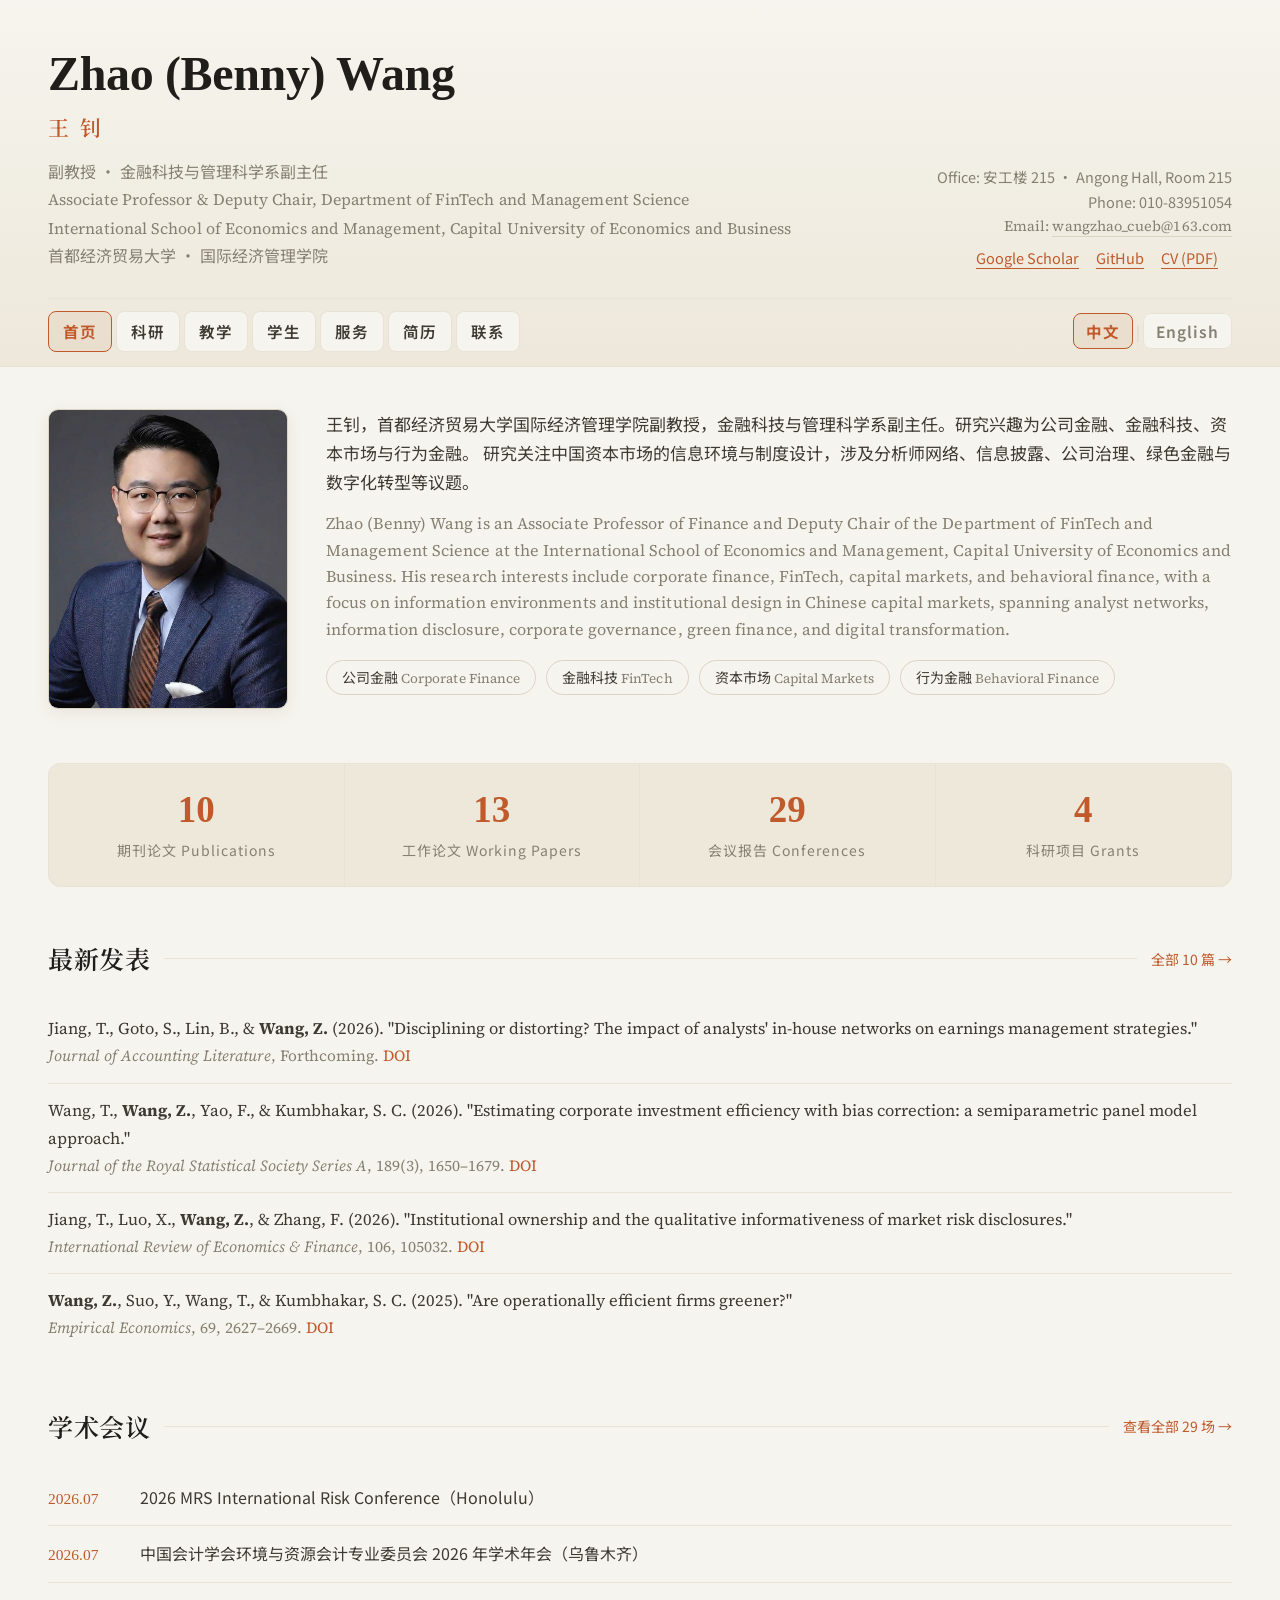
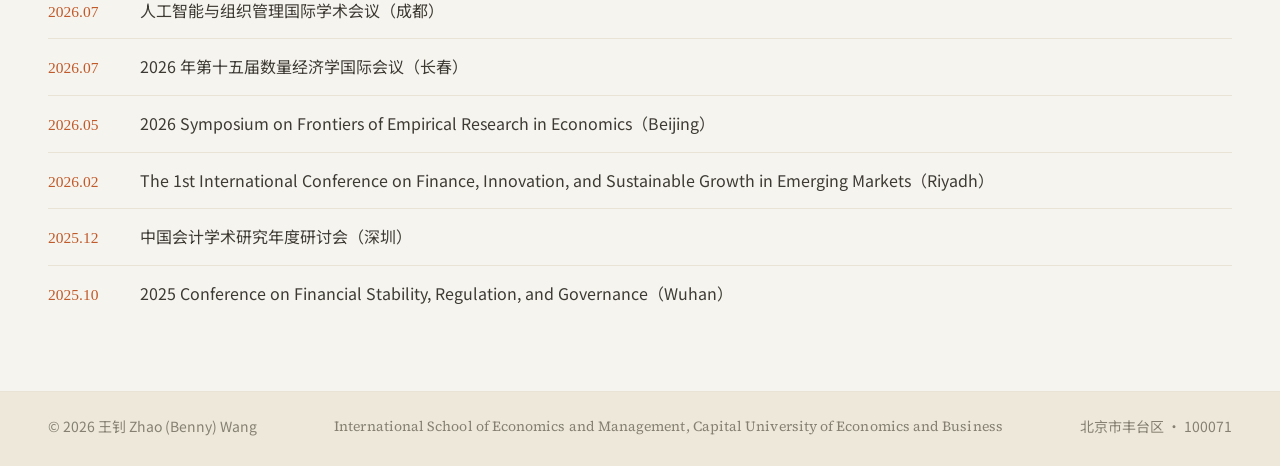
==== commit 221ea665: "Update working paper count to 13 on homepage" ====
--- a/index.html
+++ b/index.html
@@ -86,7 +86,7 @@
         <div class="label">期刊论文 Publications</div>
       </div>
       <div class="stat">
-        <div class="num">12</div>
+        <div class="num">13</div>
         <div class="label">工作论文 Working Papers</div>
       </div>
       <div class="stat">
--- a/css/style.css
+++ b/css/style.css
@@ -62,7 +62,9 @@
 .en-georgia .interest-item .id .en,
 .en-georgia .group-label .en,
 .en-georgia .page-header .en,
-.en-georgia .title-line .en {
+.en-georgia .title-line .en,
+.en-georgia .block-list .bt,
+.en-georgia .block-list .bm {
   font-family: var(--font-en-body);
 }
 
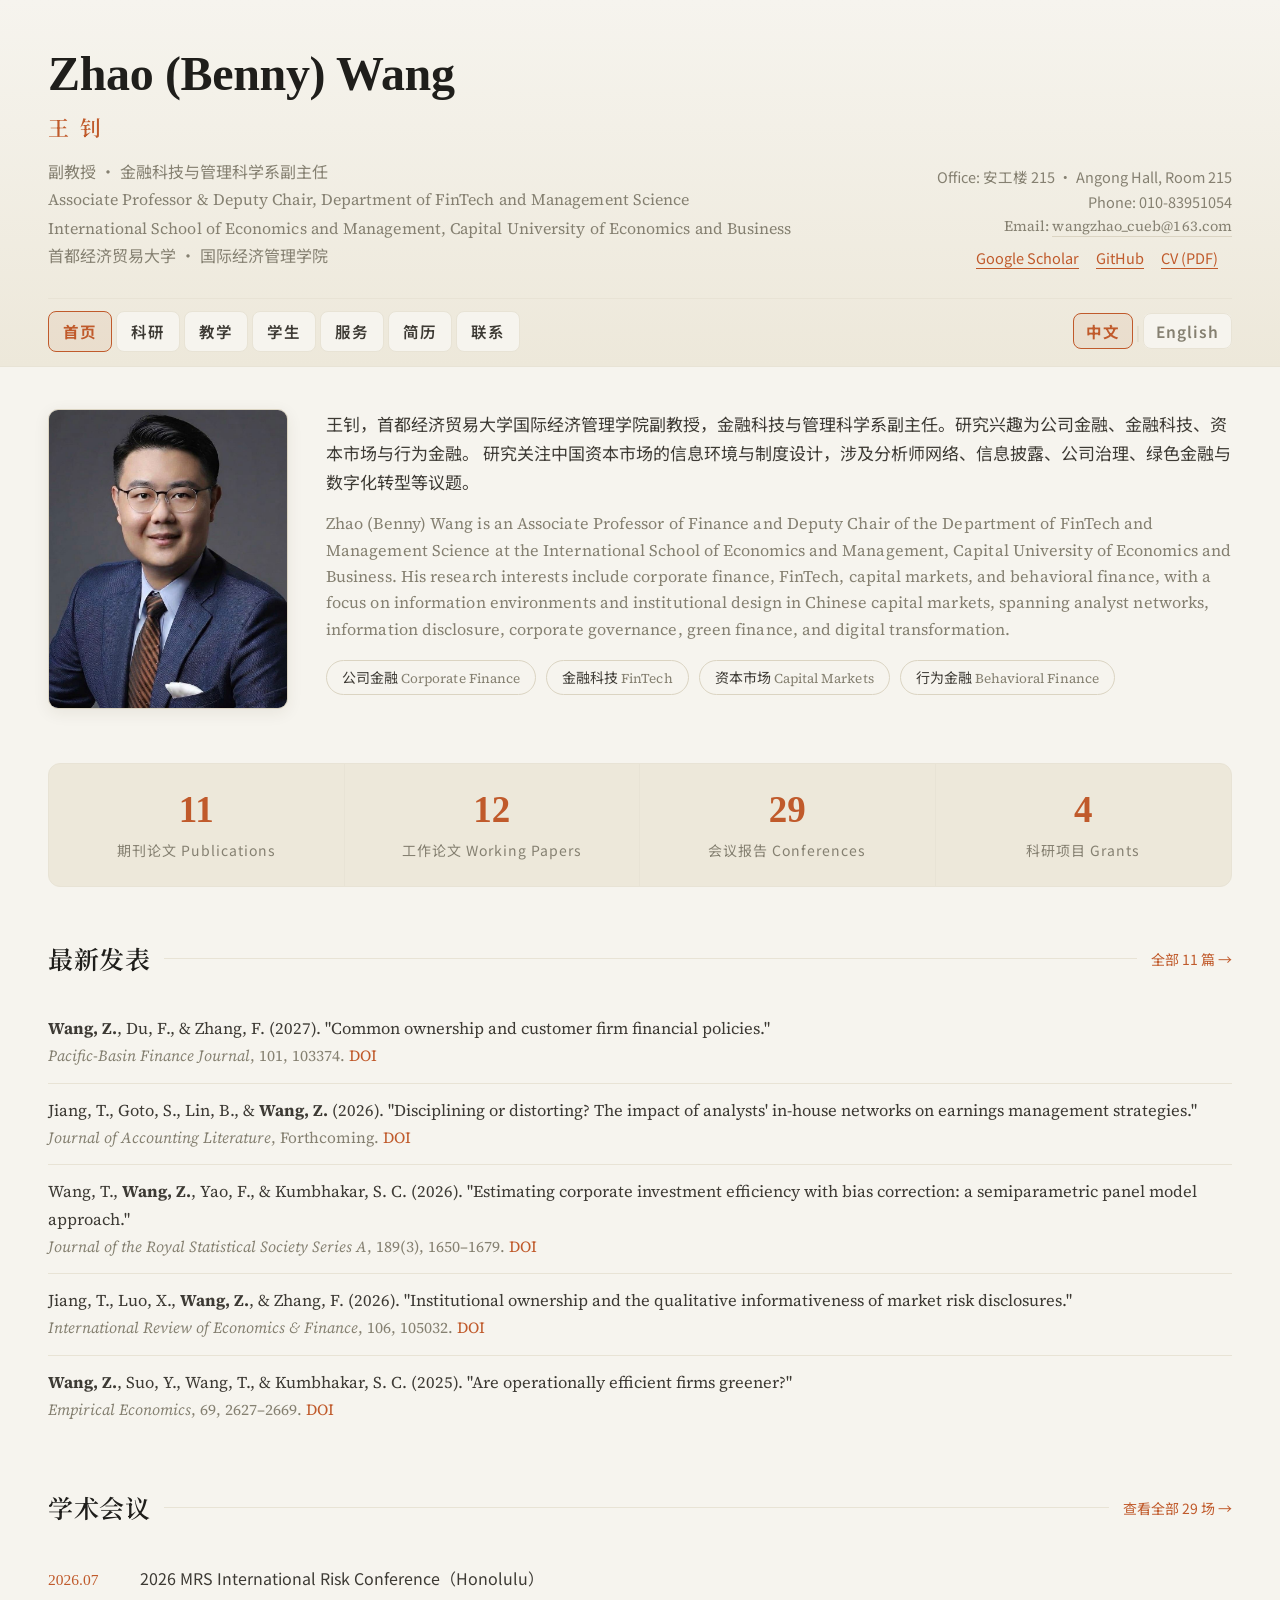
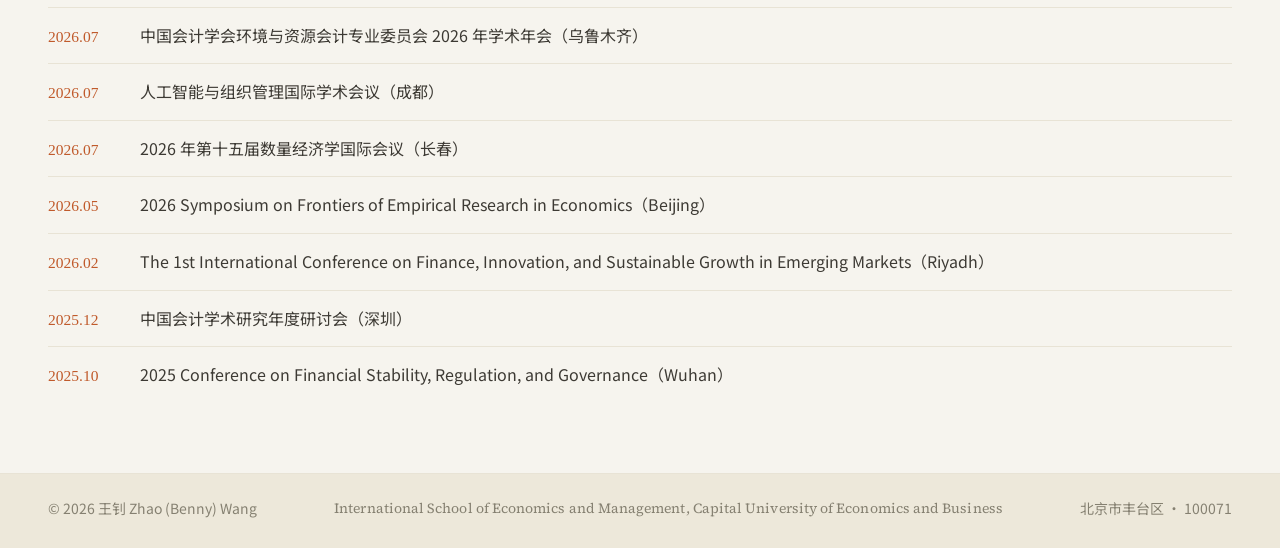
==== commit afc679ee: "Sync website with latest CV: PBFJ 2027 paper, working paper status updates, grant roles, coauthor no" ====
--- a/index.html
+++ b/index.html
@@ -82,12 +82,12 @@
   <section class="section" style="padding-top:0;">
     <div class="stats">
       <div class="stat">
-        <div class="num">10</div>
-        <div class="label">期刊论文 Publications</div>
+      <div class="num">11</div>
+      <div class="label">期刊论文 Publications</div>
       </div>
       <div class="stat">
-        <div class="num">13</div>
-        <div class="label">工作论文 Working Papers</div>
+      <div class="num">12</div>
+      <div class="label">工作论文 Working Papers</div>
       </div>
       <div class="stat">
         <div class="num">29</div>
@@ -105,9 +105,13 @@
     <div class="section-title">
       <h2>最新发表</h2>
       <div class="line"></div>
-      <a class="more" href="academic.html">全部 10 篇 →</a>
+      <a class="more" href="academic.html">全部 11 篇 →</a>
     </div>
     <ul class="pub-list en-georgia">
+      <li>
+        <span class="title"><strong>Wang, Z.</strong>, Du, F., &amp; Zhang, F. (2027). "Common ownership and customer firm financial policies."</span>
+        <div class="meta"><span class="journal">Pacific-Basin Finance Journal</span>, 101, 103374. <a href="https://doi.org/10.1016/j.pacfin.2026.103374">DOI</a></div>
+      </li>
       <li>
         <span class="title">Jiang, T., Goto, S., Lin, B., &amp; <strong>Wang, Z.</strong> (2026). "Disciplining or distorting? The impact of analysts' in-house networks on earnings management strategies."</span>
         <div class="meta"><span class="journal">Journal of Accounting Literature</span>, Forthcoming. <a href="https://doi.org/10.1108/jal-09-2025-0457">DOI</a></div>
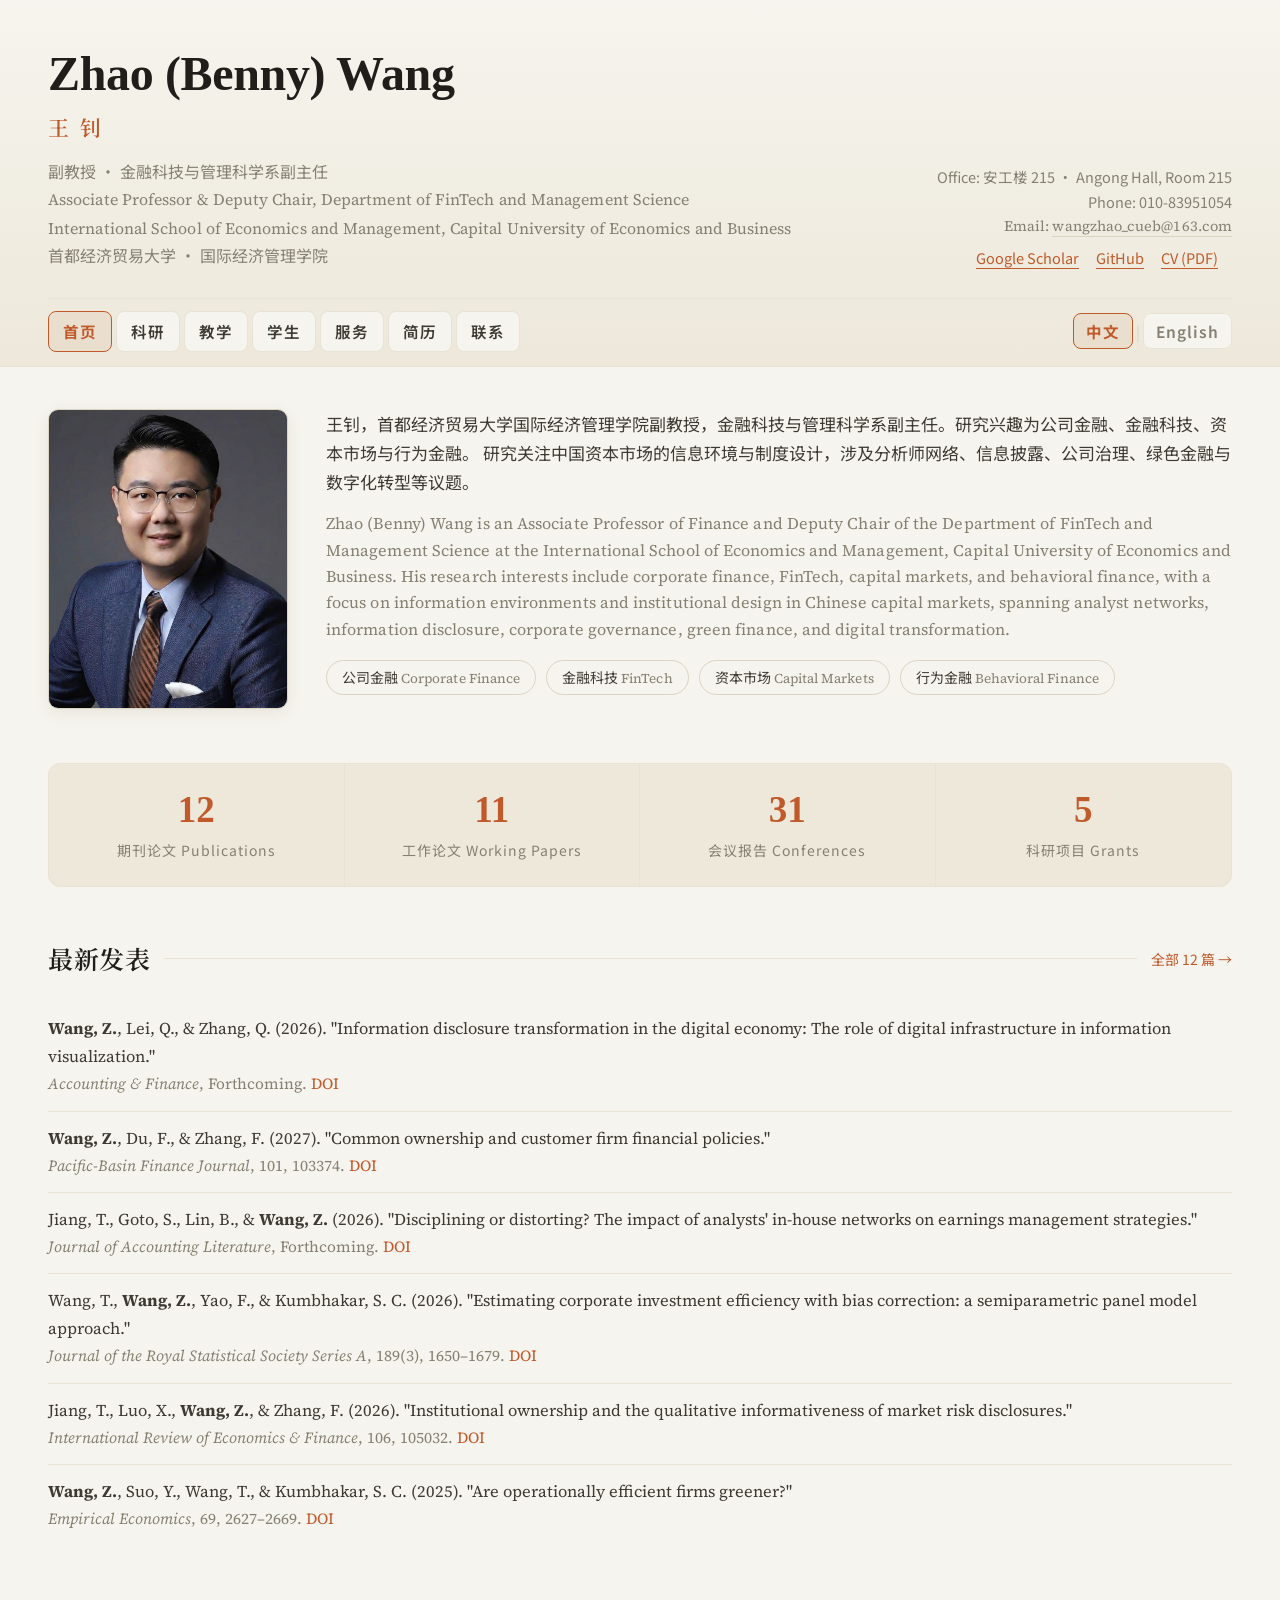
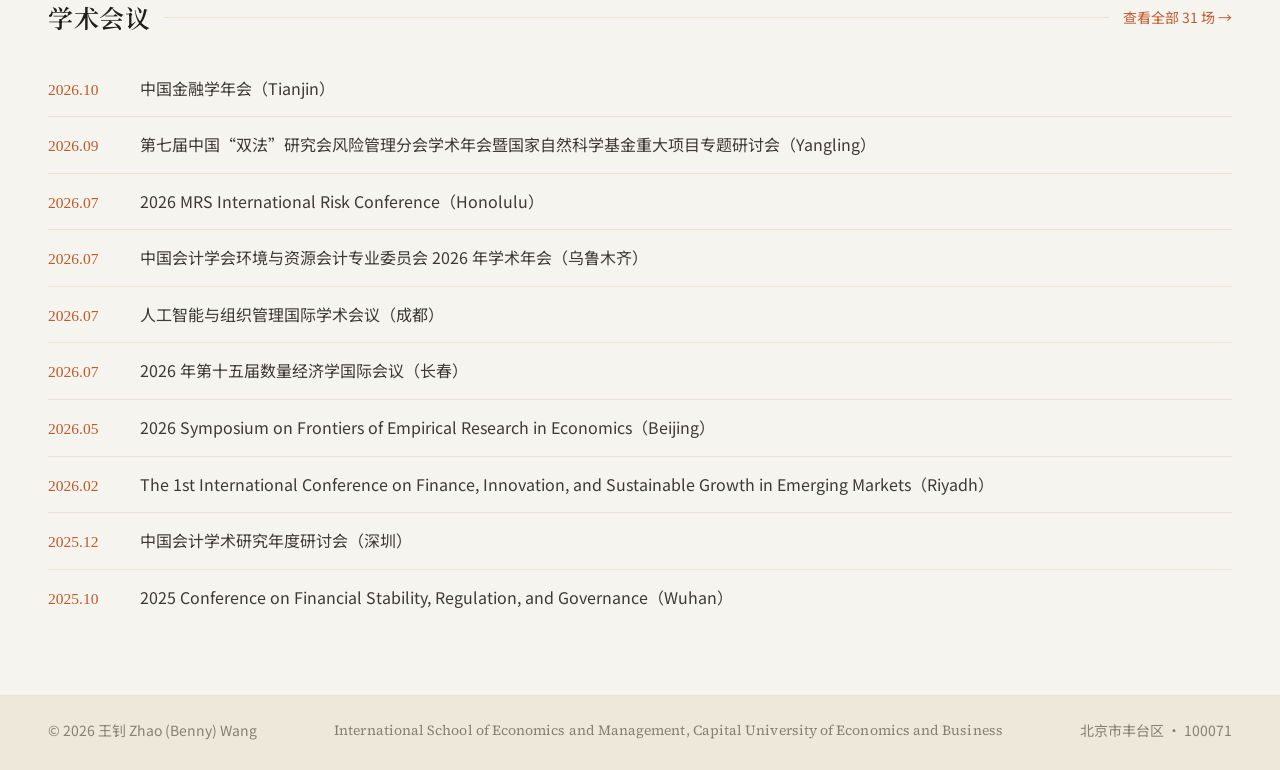
==== commit 4d1a68bc: "Sync site with CV: A&F forthcoming paper, clouding paper to Empirical Economics, new grant, 2026.09/" ====
--- a/index.html
+++ b/index.html
@@ -82,20 +82,20 @@
   <section class="section" style="padding-top:0;">
     <div class="stats">
       <div class="stat">
+      <div class="num">12</div>
+      <div class="label">期刊论文 Publications</div>
+      </div>
+      <div class="stat">
       <div class="num">11</div>
-      <div class="label">期刊论文 Publications</div>
-      </div>
-      <div class="stat">
-      <div class="num">12</div>
       <div class="label">工作论文 Working Papers</div>
       </div>
       <div class="stat">
-        <div class="num">29</div>
-        <div class="label">会议报告 Conferences</div>
-      </div>
-      <div class="stat">
-        <div class="num">4</div>
-        <div class="label">科研项目 Grants</div>
+        <div class="num">31</div>
+      <div class="label">会议报告 Conferences</div>
+      </div>
+      <div class="stat">
+        <div class="num">5</div>
+      <div class="label">科研项目 Grants</div>
       </div>
     </div>
   </section>
@@ -105,9 +105,13 @@
     <div class="section-title">
       <h2>最新发表</h2>
       <div class="line"></div>
-      <a class="more" href="academic.html">全部 11 篇 →</a>
+      <a class="more" href="academic.html">全部 12 篇 →</a>
     </div>
     <ul class="pub-list en-georgia">
+      <li>
+        <span class="title"><strong>Wang, Z.</strong>, Lei, Q., &amp; Zhang, Q. (2026). "Information disclosure transformation in the digital economy: The role of digital infrastructure in information visualization."</span>
+        <div class="meta"><span class="journal">Accounting &amp; Finance</span>, Forthcoming. <a href="https://doi.org/10.1111/acfi.70306">DOI</a></div>
+      </li>
       <li>
         <span class="title"><strong>Wang, Z.</strong>, Du, F., &amp; Zhang, F. (2027). "Common ownership and customer firm financial policies."</span>
         <div class="meta"><span class="journal">Pacific-Basin Finance Journal</span>, 101, 103374. <a href="https://doi.org/10.1016/j.pacfin.2026.103374">DOI</a></div>
@@ -136,9 +140,17 @@
     <div class="section-title">
       <h2>学术会议</h2>
       <div class="line"></div>
-      <a class="more" href="academic.html#conferences">查看全部 29 场 →</a>
+      <a class="more" href="academic.html#conferences">查看全部 31 场 →</a>
     </div>
     <ul class="news-list">
+      <li>
+        <span class="news-date">2026.10</span>
+        <span class="news-text">中国金融学年会（Tianjin）</span>
+      </li>
+      <li>
+        <span class="news-date">2026.09</span>
+        <span class="news-text">第七届中国“双法”研究会风险管理分会学术年会暨国家自然科学基金重大项目专题研讨会（Yangling）</span>
+      </li>
       <li>
         <span class="news-date">2026.07</span>
         <span class="news-text">2026 MRS International Risk Conference（Honolulu）</span>
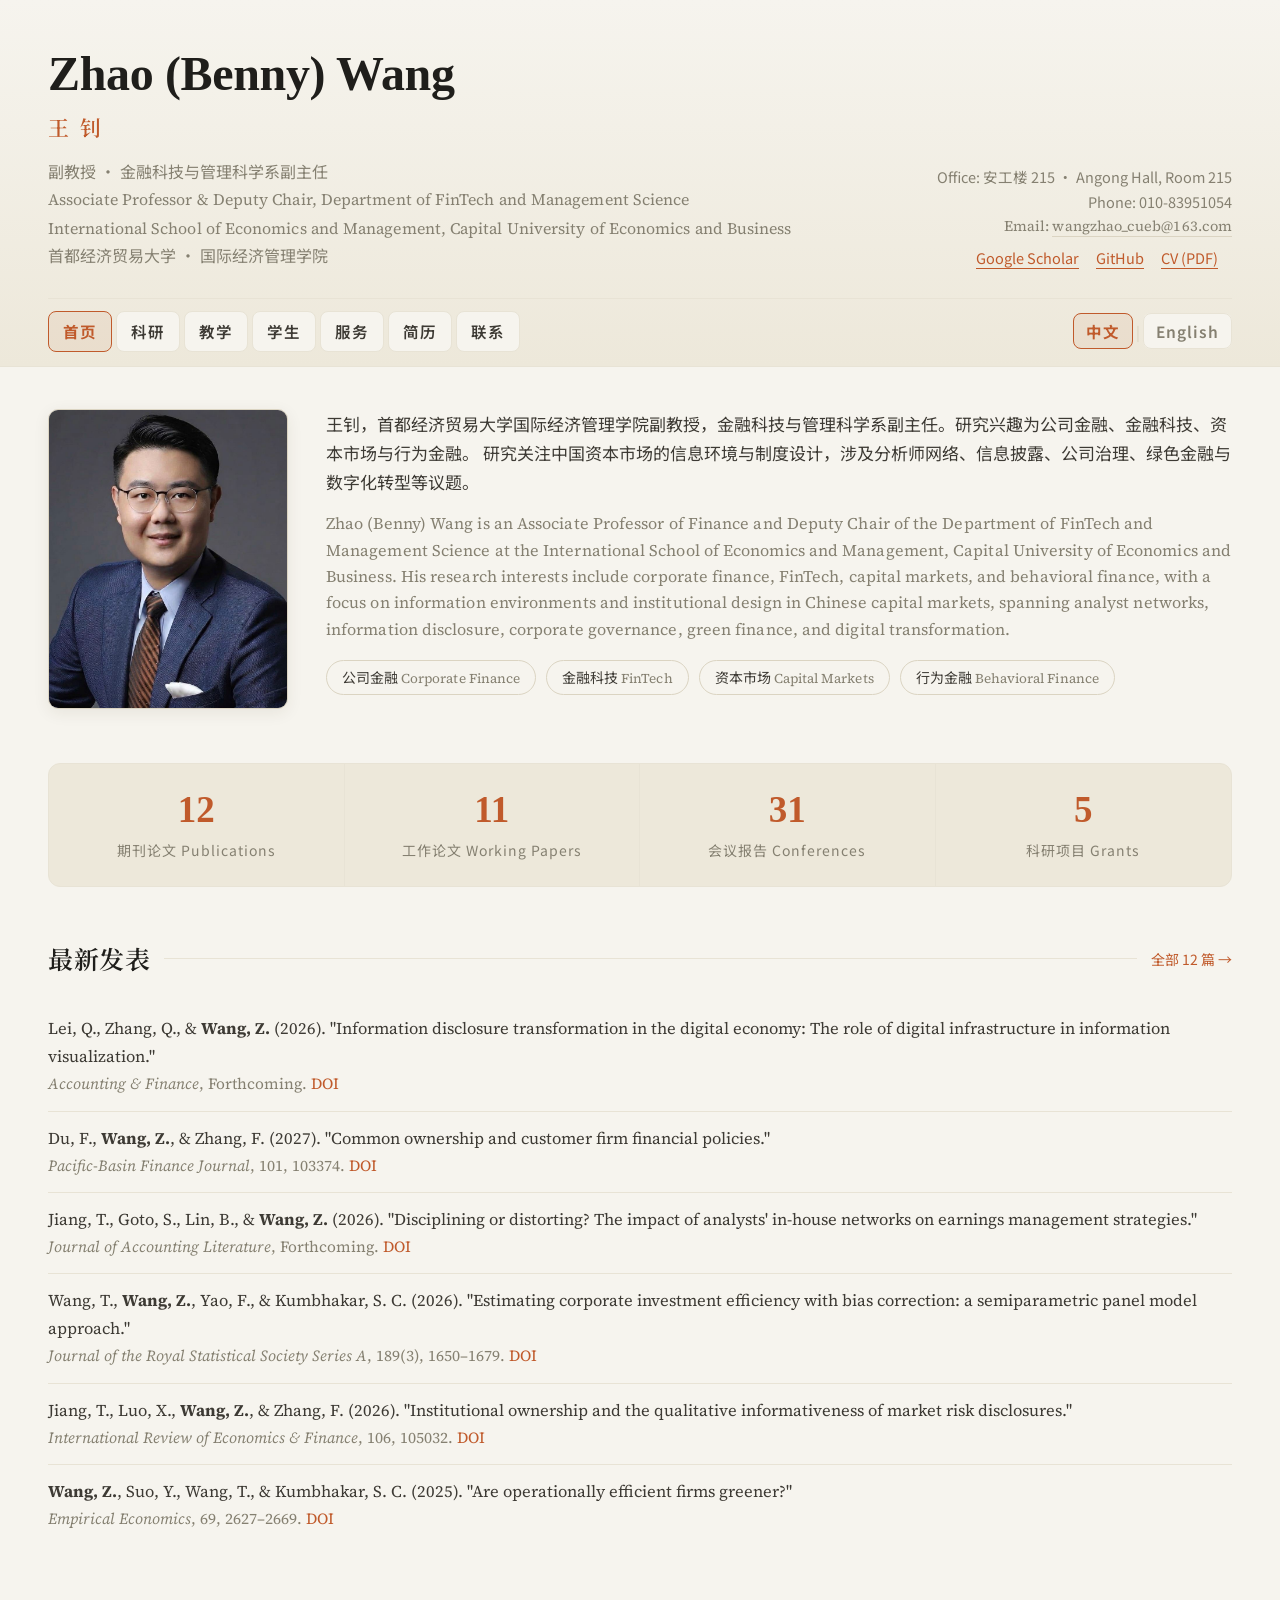
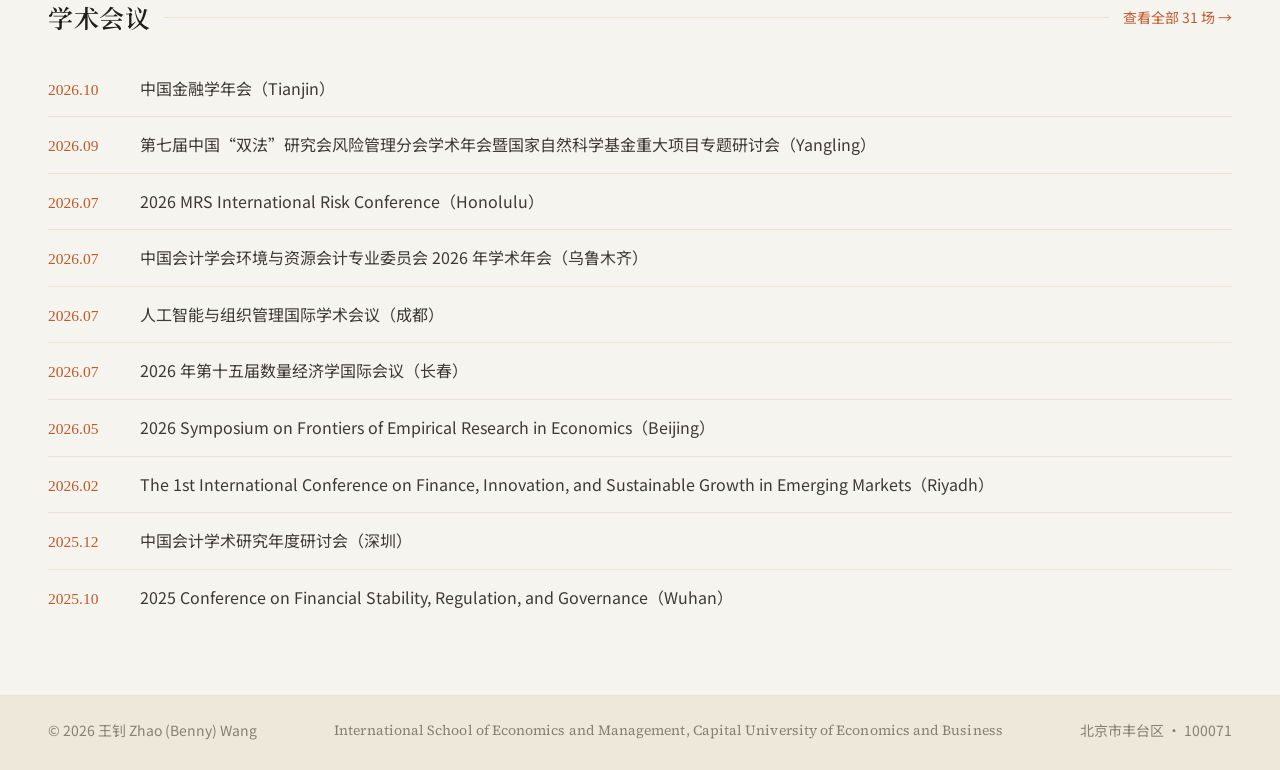
==== commit 04430344: "Fix author order for A&F and PBFJ papers" ====
--- a/index.html
+++ b/index.html
@@ -109,11 +109,11 @@
     </div>
     <ul class="pub-list en-georgia">
       <li>
-        <span class="title"><strong>Wang, Z.</strong>, Lei, Q., &amp; Zhang, Q. (2026). "Information disclosure transformation in the digital economy: The role of digital infrastructure in information visualization."</span>
+        <span class="title">Lei, Q., Zhang, Q., &amp; <strong>Wang, Z.</strong> (2026). "Information disclosure transformation in the digital economy: The role of digital infrastructure in information visualization."</span>
         <div class="meta"><span class="journal">Accounting &amp; Finance</span>, Forthcoming. <a href="https://doi.org/10.1111/acfi.70306">DOI</a></div>
       </li>
       <li>
-        <span class="title"><strong>Wang, Z.</strong>, Du, F., &amp; Zhang, F. (2027). "Common ownership and customer firm financial policies."</span>
+        <span class="title">Du, F., <strong>Wang, Z.</strong>, &amp; Zhang, F. (2027). "Common ownership and customer firm financial policies."</span>
         <div class="meta"><span class="journal">Pacific-Basin Finance Journal</span>, 101, 103374. <a href="https://doi.org/10.1016/j.pacfin.2026.103374">DOI</a></div>
       </li>
       <li>
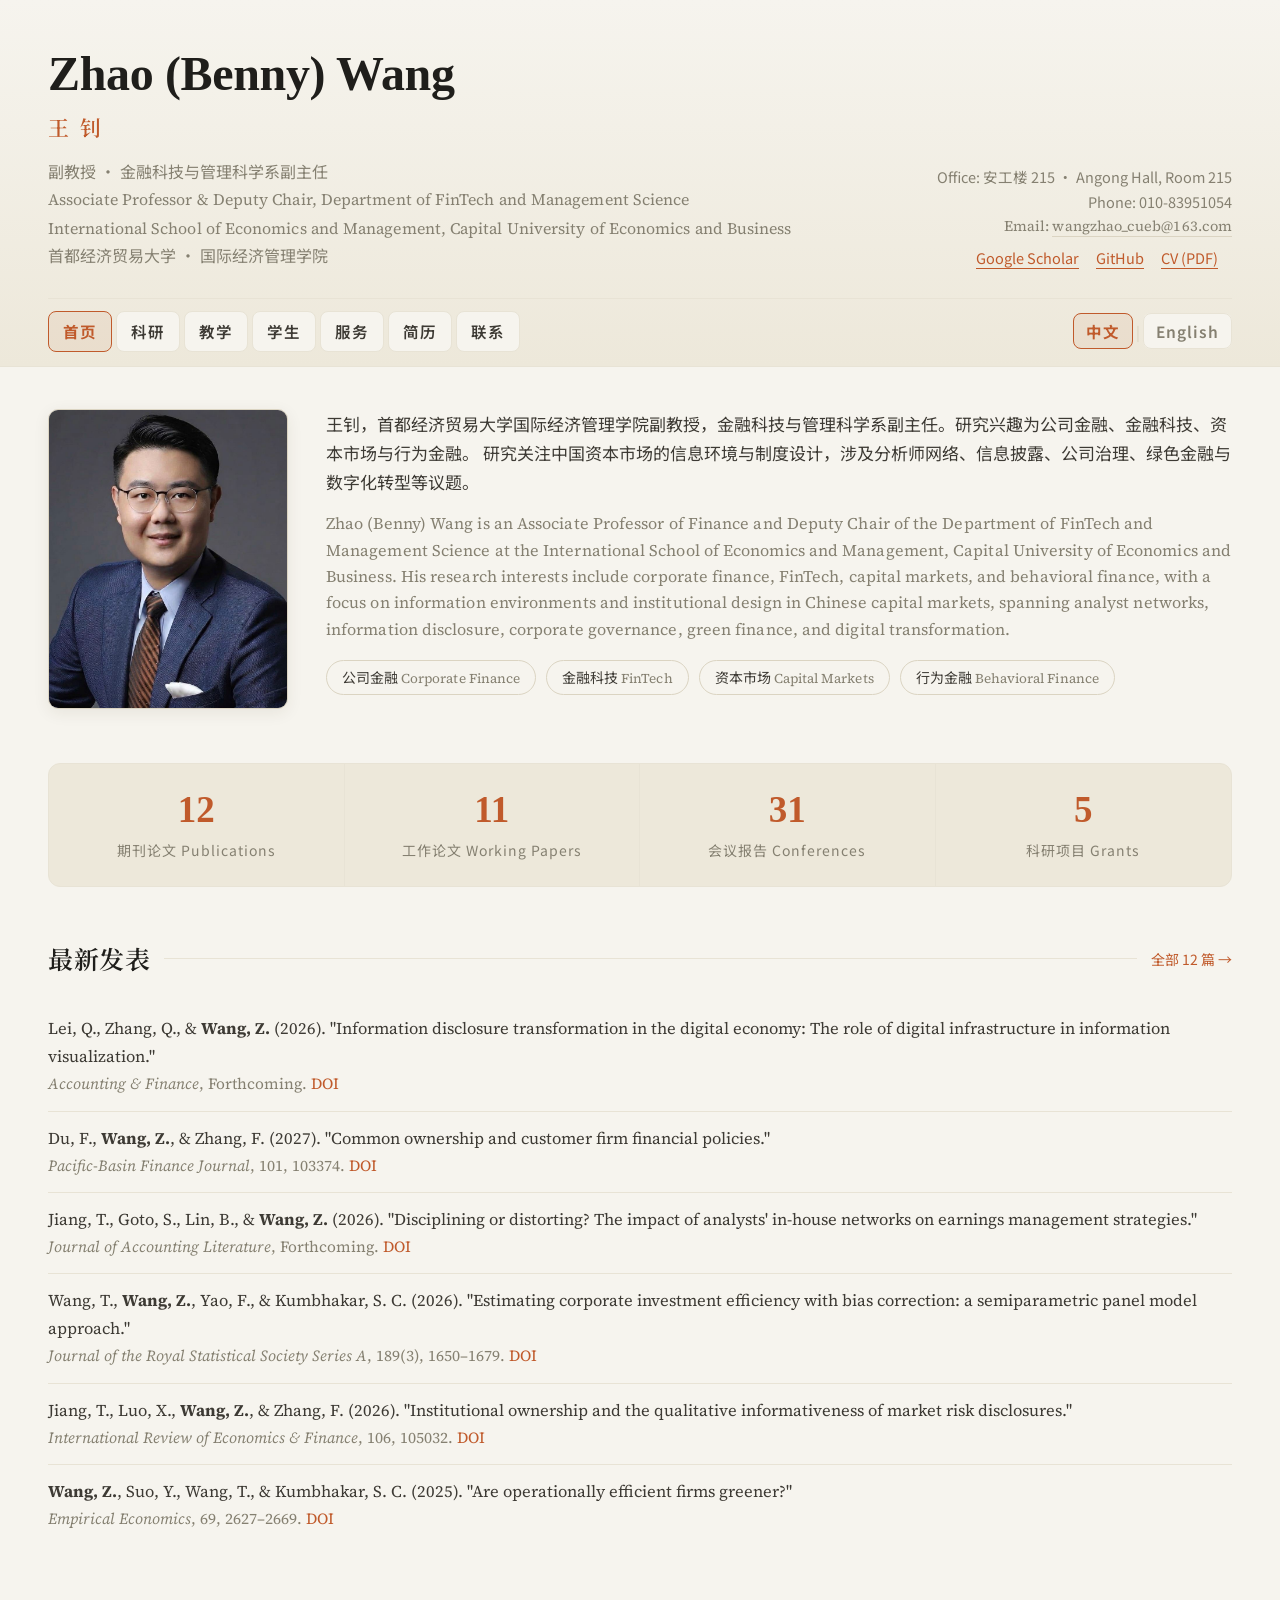
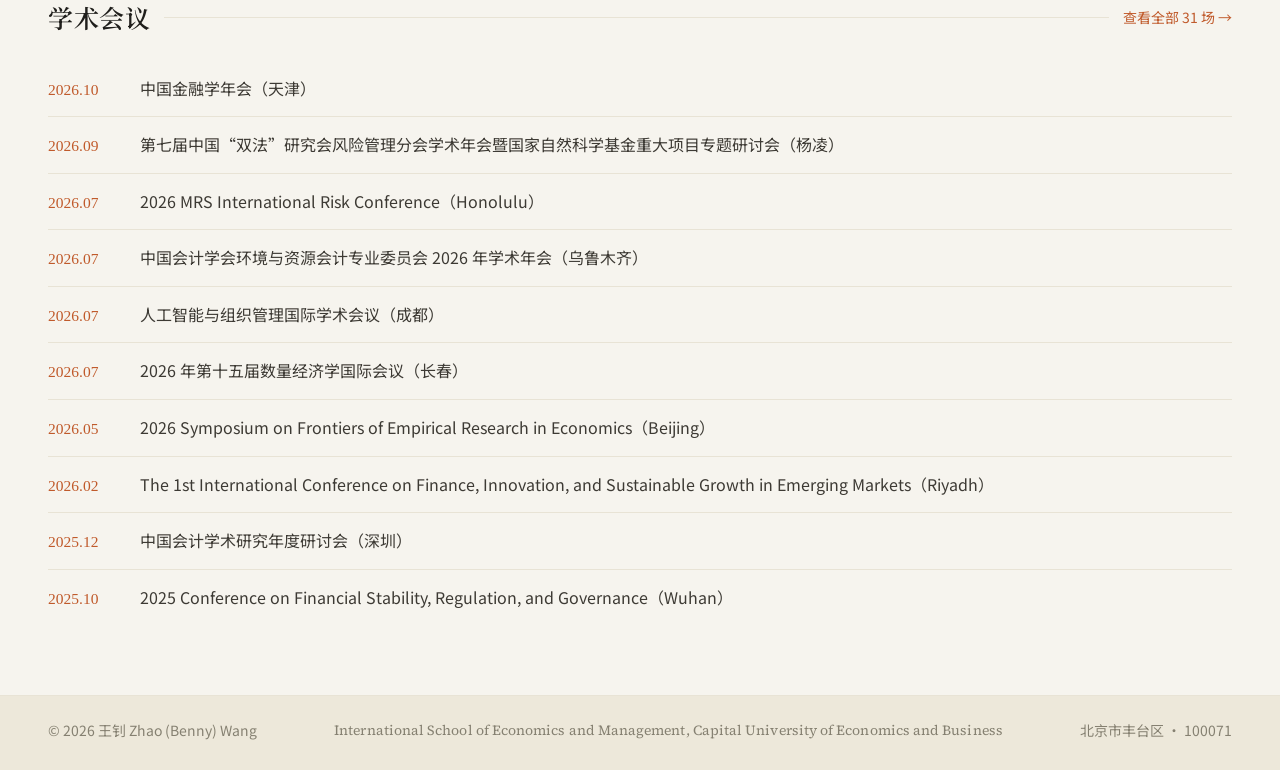
==== commit b9c87f38: "Use Chinese city names in Chinese homepage conference list" ====
--- a/index.html
+++ b/index.html
@@ -145,11 +145,11 @@
     <ul class="news-list">
       <li>
         <span class="news-date">2026.10</span>
-        <span class="news-text">中国金融学年会（Tianjin）</span>
+        <span class="news-text">中国金融学年会（天津）</span>
       </li>
       <li>
         <span class="news-date">2026.09</span>
-        <span class="news-text">第七届中国“双法”研究会风险管理分会学术年会暨国家自然科学基金重大项目专题研讨会（Yangling）</span>
+        <span class="news-text">第七届中国“双法”研究会风险管理分会学术年会暨国家自然科学基金重大项目专题研讨会（杨凌）</span>
       </li>
       <li>
         <span class="news-date">2026.07</span>
